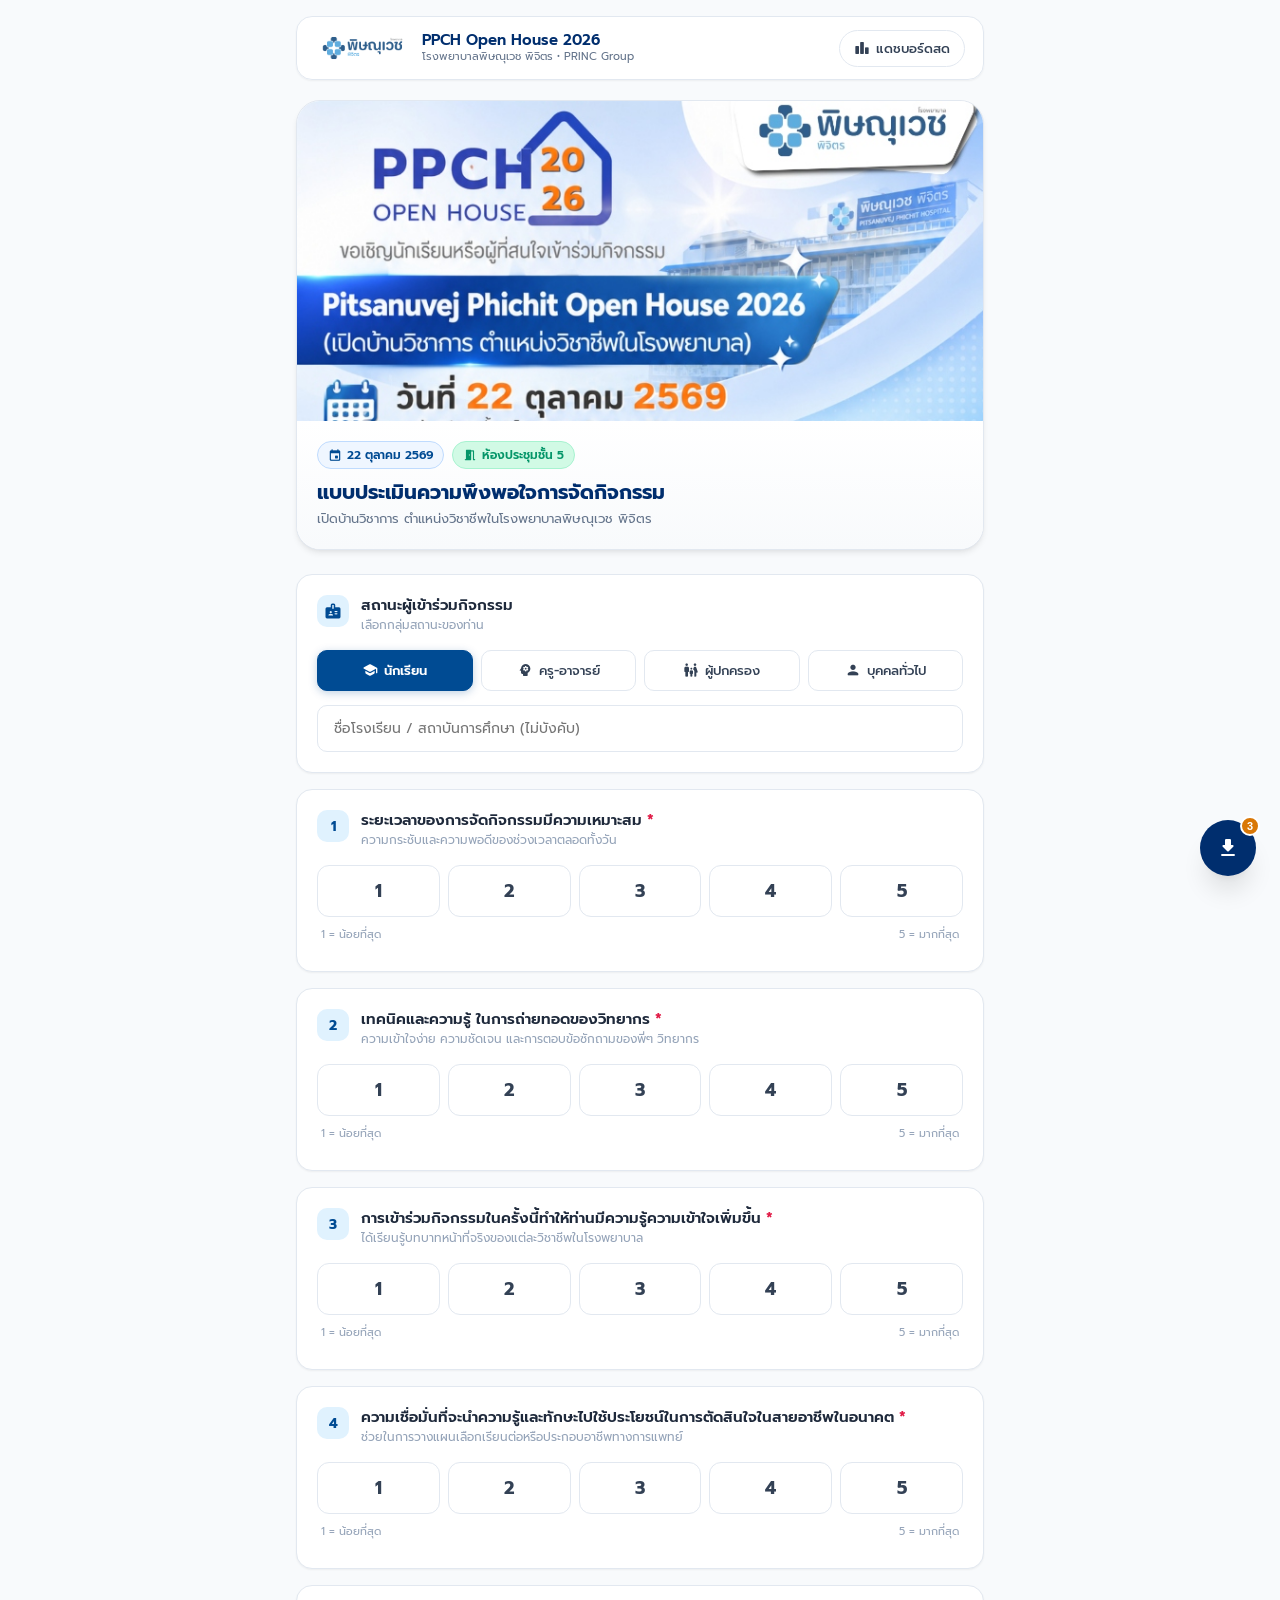
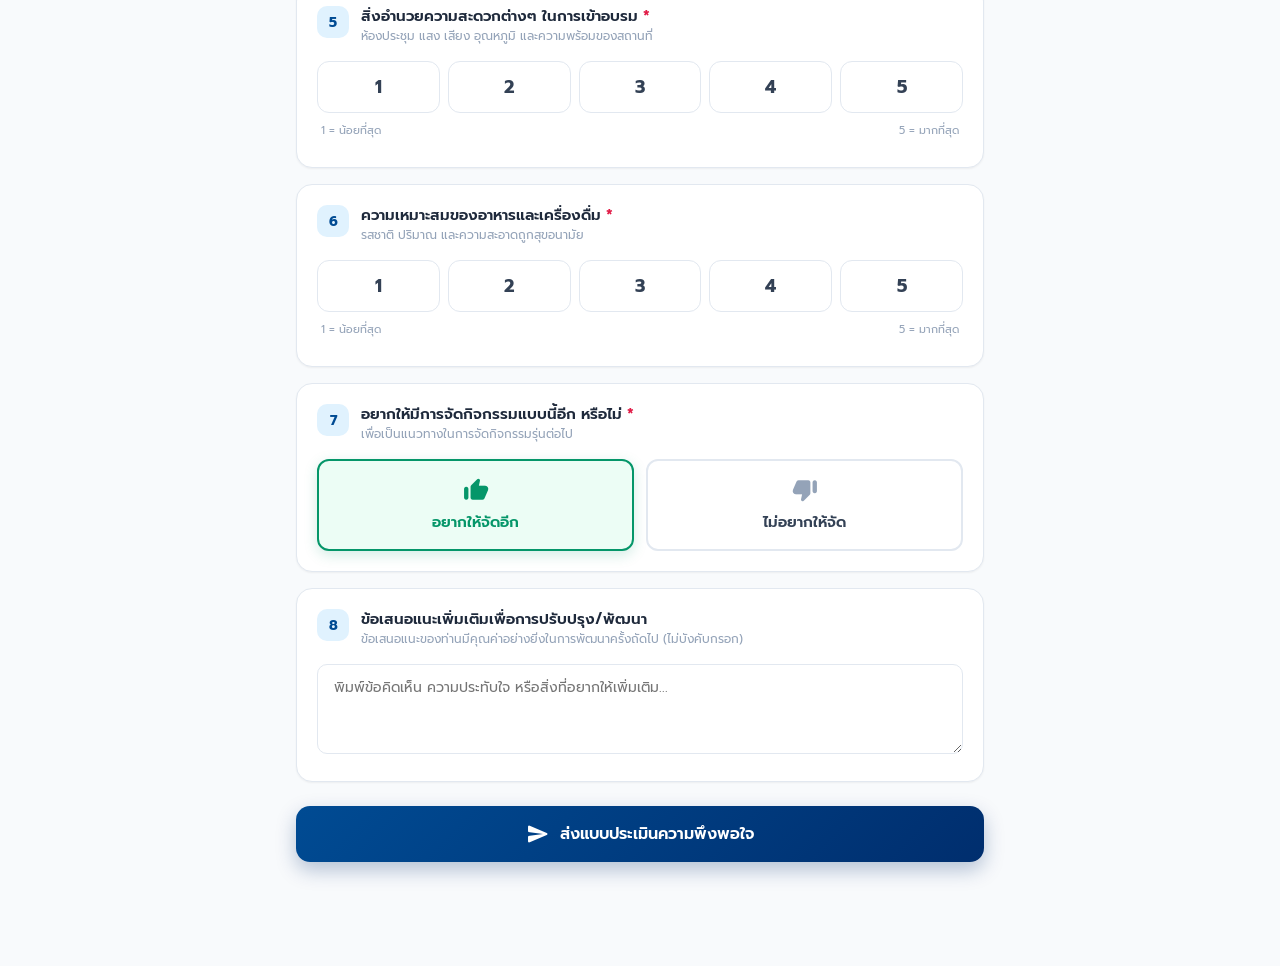
==== index.html @ 67b1f175 "feat: PPCH Open House 2026 satisfaction evaluation web app" ====
<!DOCTYPE html>
<html lang="th">
<head>
  <meta charset="UTF-8">
  <meta name="viewport" content="width=device-width, initial-scale=1.0, maximum-scale=1.0, user-scalable=no">
  <title>แบบประเมินความพึงพอใจ | PPCH Open House 2026</title>
  
  <!-- Hospital Typography & Icons -->
  <link rel="preconnect" href="https://fonts.googleapis.com">
  <link rel="preconnect" href="https://fonts.gstatic.com" crossorigin>
  <link href="https://fonts.googleapis.com/css2?family=Prompt:wght@300;400;500;600;700&display=swap" rel="stylesheet">
  <link href="https://fonts.googleapis.com/icon?family=Material+Icons+Round" rel="stylesheet">

  <link rel="stylesheet" href="css/style.css">
</head>
<body>

  <!-- Floating Toast Notification -->
  <div id="toast" class="toast-msg">
    <span class="material-icons-round" style="font-size:18px;">info</span>
    <span id="toastText">แจ้งเตือน</span>
  </div>

  <div class="app-container" id="appRoot">

    <!-- Top Sticky Navigation Bar -->
    <header class="top-nav">
      <div class="brand-wrapper">
        <img src="assets/logo.png" alt="PPCH Logo" class="brand-logo" onerror="this.style.display='none'">
        <div class="brand-info">
          <h1>PPCH Open House 2026</h1>
          <p>โรงพยาบาลพิษณุเวช พิจิตร • PRINC Group</p>
        </div>
      </div>
      <div class="nav-actions">
        <button id="viewSwitchBtn" class="btn-icon-nav" title="สลับมุมมอง">
          <span class="material-icons-round" style="font-size:16px;">leaderboard</span>
          <span id="viewSwitchText">แดชบอร์ดสด</span>
        </button>
      </div>
    </header>

    <!-- ==================== PARTICIPANT EVALUATION FORM ==================== -->
    <main id="participantFormView">

      <!-- Hero Poster Card -->
      <section class="hero-card">
        <img src="assets/poster_openhouse_2026.jpg" alt="PPCH Open House 2026 Poster" class="hero-banner-img">
        <div class="hero-content">
          <div class="hero-tag-row">
            <span class="badge-event-date">
              <span class="material-icons-round" style="font-size:14px;">event</span>
              22 ตุลาคม 2569
            </span>
            <span class="badge-event-loc">
              <span class="material-icons-round" style="font-size:14px;">meeting_room</span>
              ห้องประชุมชั้น 5
            </span>
          </div>
          <h2 class="hero-title">แบบประเมินความพึงพอใจการจัดกิจกรรม</h2>
          <p class="hero-subtitle">เปิดบ้านวิชาการ ตำแหน่งวิชาชีพในโรงพยาบาลพิษณุเวช พิจิตร</p>
        </div>
      </section>

      <!-- Survey Form -->
      <form id="evaluationForm" autocomplete="off">

        <!-- Card: ข้อมูลผู้ประเมิน (ไม่บังคับ) -->
        <div class="form-card">
          <div class="card-header-clean">
            <div class="q-badge">
              <span class="material-icons-round" style="font-size:18px;">badge</span>
            </div>
            <div>
              <div class="q-title">สถานะผู้เข้าร่วมกิจกรรม</div>
              <p style="font-size:12px; color:var(--ppch-slate-400);">เลือกกลุ่มสถานะของท่าน</p>
            </div>
          </div>
          <div class="pill-grid" id="attendeeTypeGroup">
            <div class="pill-option active" data-value="นักเรียน">
              <span class="material-icons-round" style="font-size:16px;">school</span>
              นักเรียน
            </div>
            <div class="pill-option" data-value="ครู-อาจารย์">
              <span class="material-icons-round" style="font-size:16px;">psychology</span>
              ครู-อาจารย์
            </div>
            <div class="pill-option" data-value="ผู้ปกครอง">
              <span class="material-icons-round" style="font-size:16px;">family_restroom</span>
              ผู้ปกครอง
            </div>
            <div class="pill-option" data-value="บุคคลทั่วไป">
              <span class="material-icons-round" style="font-size:16px;">person</span>
              บุคคลทั่วไป
            </div>
          </div>
          <input type="hidden" name="attendee_type" id="attendeeTypeInput" value="นักเรียน">

          <div style="margin-top: 14px;">
            <input type="text" name="school_name" id="schoolNameInput" class="input-clean" placeholder="ชื่อโรงเรียน / สถาบันการศึกษา (ไม่บังคับ)">
          </div>
        </div>

        <!-- ข้อ 1. ระยะเวลาของการจัดกิจกรรมมีความเหมาะสม -->
        <div class="form-card" id="card_score_time">
          <div class="card-header-clean">
            <div class="q-badge">1</div>
            <div>
              <div class="q-title">ระยะเวลาของการจัดกิจกรรมมีความเหมาะสม <span class="q-required">*</span></div>
              <p style="font-size:12px; color:var(--ppch-slate-400);">ความกระชับและความพอดีของช่วงเวลาตลอดทั้งวัน</p>
            </div>
          </div>
          <div class="rating-scale-container">
            <div class="rating-buttons-row" data-field="score_time">
              <button type="button" class="rating-btn" data-val="1"><span class="score-num">1</span></button>
              <button type="button" class="rating-btn" data-val="2"><span class="score-num">2</span></button>
              <button type="button" class="rating-btn" data-val="3"><span class="score-num">3</span></button>
              <button type="button" class="rating-btn" data-val="4"><span class="score-num">4</span></button>
              <button type="button" class="rating-btn" data-val="5"><span class="score-num">5</span></button>
            </div>
            <div class="scale-hint-row">
              <span>1 = น้อยที่สุด</span>
              <span class="scale-status-badge" id="badge_score_time" style="opacity:0;">ยังไม่ได้เลือก</span>
              <span>5 = มากที่สุด</span>
            </div>
            <input type="hidden" name="score_time" id="input_score_time" value="">
          </div>
        </div>

        <!-- ข้อ 2. เทคนิคและความรู้ ในการถ่ายทอดของวิทยากร -->
        <div class="form-card" id="card_score_speakers">
          <div class="card-header-clean">
            <div class="q-badge">2</div>
            <div>
              <div class="q-title">เทคนิคและความรู้ ในการถ่ายทอดของวิทยากร <span class="q-required">*</span></div>
              <p style="font-size:12px; color:var(--ppch-slate-400);">ความเข้าใจง่าย ความชัดเจน และการตอบข้อซักถามของพี่ๆ วิทยากร</p>
            </div>
          </div>
          <div class="rating-scale-container">
            <div class="rating-buttons-row" data-field="score_speakers">
              <button type="button" class="rating-btn" data-val="1"><span class="score-num">1</span></button>
              <button type="button" class="rating-btn" data-val="2"><span class="score-num">2</span></button>
              <button type="button" class="rating-btn" data-val="3"><span class="score-num">3</span></button>
              <button type="button" class="rating-btn" data-val="4"><span class="score-num">4</span></button>
              <button type="button" class="rating-btn" data-val="5"><span class="score-num">5</span></button>
            </div>
            <div class="scale-hint-row">
              <span>1 = น้อยที่สุด</span>
              <span class="scale-status-badge" id="badge_score_speakers" style="opacity:0;">ยังไม่ได้เลือก</span>
              <span>5 = มากที่สุด</span>
            </div>
            <input type="hidden" name="score_speakers" id="input_score_speakers" value="">
          </div>
        </div>

        <!-- ข้อ 3. การเข้าร่วมกิจกรรมในครั้งนี้ทำให้ท่านมีความรู้ความเข้าใจเพิ่มขึ้น -->
        <div class="form-card" id="card_score_knowledge">
          <div class="card-header-clean">
            <div class="q-badge">3</div>
            <div>
              <div class="q-title">การเข้าร่วมกิจกรรมในครั้งนี้ทำให้ท่านมีความรู้ความเข้าใจเพิ่มขึ้น <span class="q-required">*</span></div>
              <p style="font-size:12px; color:var(--ppch-slate-400);">ได้เรียนรู้บทบาทหน้าที่จริงของแต่ละวิชาชีพในโรงพยาบาล</p>
            </div>
          </div>
          <div class="rating-scale-container">
            <div class="rating-buttons-row" data-field="score_knowledge">
              <button type="button" class="rating-btn" data-val="1"><span class="score-num">1</span></button>
              <button type="button" class="rating-btn" data-val="2"><span class="score-num">2</span></button>
              <button type="button" class="rating-btn" data-val="3"><span class="score-num">3</span></button>
              <button type="button" class="rating-btn" data-val="4"><span class="score-num">4</span></button>
              <button type="button" class="rating-btn" data-val="5"><span class="score-num">5</span></button>
            </div>
            <div class="scale-hint-row">
              <span>1 = น้อยที่สุด</span>
              <span class="scale-status-badge" id="badge_score_knowledge" style="opacity:0;">ยังไม่ได้เลือก</span>
              <span>5 = มากที่สุด</span>
            </div>
            <input type="hidden" name="score_knowledge" id="input_score_knowledge" value="">
          </div>
        </div>

        <!-- ข้อ 4. ความเชื่อมั่นที่จะนำความรู้และทักษะไปใช้ประโยชน์ในการตัดสินใจในสายอาชีพในอนาคต -->
        <div class="form-card" id="card_score_career">
          <div class="card-header-clean">
            <div class="q-badge">4</div>
            <div>
              <div class="q-title">ความเชื่อมั่นที่จะนำความรู้และทักษะไปใช้ประโยชน์ในการตัดสินใจในสายอาชีพในอนาคต <span class="q-required">*</span></div>
              <p style="font-size:12px; color:var(--ppch-slate-400);">ช่วยในการวางแผนเลือกเรียนต่อหรือประกอบอาชีพทางการแพทย์</p>
            </div>
          </div>
          <div class="rating-scale-container">
            <div class="rating-buttons-row" data-field="score_career">
              <button type="button" class="rating-btn" data-val="1"><span class="score-num">1</span></button>
              <button type="button" class="rating-btn" data-val="2"><span class="score-num">2</span></button>
              <button type="button" class="rating-btn" data-val="3"><span class="score-num">3</span></button>
              <button type="button" class="rating-btn" data-val="4"><span class="score-num">4</span></button>
              <button type="button" class="rating-btn" data-val="5"><span class="score-num">5</span></button>
            </div>
            <div class="scale-hint-row">
              <span>1 = น้อยที่สุด</span>
              <span class="scale-status-badge" id="badge_score_career" style="opacity:0;">ยังไม่ได้เลือก</span>
              <span>5 = มากที่สุด</span>
            </div>
            <input type="hidden" name="score_career" id="input_score_career" value="">
          </div>
        </div>

        <!-- ข้อ 5. สิ่งอำนวยความสะดวกต่างๆในการเข้าอบรม -->
        <div class="form-card" id="card_score_facilities">
          <div class="card-header-clean">
            <div class="q-badge">5</div>
            <div>
              <div class="q-title">สิ่งอำนวยความสะดวกต่างๆ ในการเข้าอบรม <span class="q-required">*</span></div>
              <p style="font-size:12px; color:var(--ppch-slate-400);">ห้องประชุม แสง เสียง อุณหภูมิ และความพร้อมของสถานที่</p>
            </div>
          </div>
          <div class="rating-scale-container">
            <div class="rating-buttons-row" data-field="score_facilities">
              <button type="button" class="rating-btn" data-val="1"><span class="score-num">1</span></button>
              <button type="button" class="rating-btn" data-val="2"><span class="score-num">2</span></button>
              <button type="button" class="rating-btn" data-val="3"><span class="score-num">3</span></button>
              <button type="button" class="rating-btn" data-val="4"><span class="score-num">4</span></button>
              <button type="button" class="rating-btn" data-val="5"><span class="score-num">5</span></button>
            </div>
            <div class="scale-hint-row">
              <span>1 = น้อยที่สุด</span>
              <span class="scale-status-badge" id="badge_score_facilities" style="opacity:0;">ยังไม่ได้เลือก</span>
              <span>5 = มากที่สุด</span>
            </div>
            <input type="hidden" name="score_facilities" id="input_score_facilities" value="">
          </div>
        </div>

        <!-- ข้อ 6. ความเหมาะสมของอาหารและเครื่องดื่ม -->
        <div class="form-card" id="card_score_food">
          <div class="card-header-clean">
            <div class="q-badge">6</div>
            <div>
              <div class="q-title">ความเหมาะสมของอาหารและเครื่องดื่ม <span class="q-required">*</span></div>
              <p style="font-size:12px; color:var(--ppch-slate-400);">รสชาติ ปริมาณ และความสะอาดถูกสุขอนามัย</p>
            </div>
          </div>
          <div class="rating-scale-container">
            <div class="rating-buttons-row" data-field="score_food">
              <button type="button" class="rating-btn" data-val="1"><span class="score-num">1</span></button>
              <button type="button" class="rating-btn" data-val="2"><span class="score-num">2</span></button>
              <button type="button" class="rating-btn" data-val="3"><span class="score-num">3</span></button>
              <button type="button" class="rating-btn" data-val="4"><span class="score-num">4</span></button>
              <button type="button" class="rating-btn" data-val="5"><span class="score-num">5</span></button>
            </div>
            <div class="scale-hint-row">
              <span>1 = น้อยที่สุด</span>
              <span class="scale-status-badge" id="badge_score_food" style="opacity:0;">ยังไม่ได้เลือก</span>
              <span>5 = มากที่สุด</span>
            </div>
            <input type="hidden" name="score_food" id="input_score_food" value="">
          </div>
        </div>

        <!-- ข้อ 7. อยากให้มีการจัดกิจกรรมแบบนี้อีก หรือไม่ -->
        <div class="form-card" id="card_want_again">
          <div class="card-header-clean">
            <div class="q-badge">7</div>
            <div>
              <div class="q-title">อยากให้มีการจัดกิจกรรมแบบนี้อีก หรือไม่ <span class="q-required">*</span></div>
              <p style="font-size:12px; color:var(--ppch-slate-400);">เพื่อเป็นแนวทางในการจัดกิจกรรมรุ่นต่อไป</p>
            </div>
          </div>
          <div class="choice-grid-binary">
            <button type="button" class="choice-btn selected-yes" id="btnWantYes" data-val="อยาก">
              <span class="material-icons-round choice-icon" style="color:var(--ppch-emerald);">thumb_up</span>
              <span class="choice-label">อยากให้จัดอีก</span>
            </button>
            <button type="button" class="choice-btn" id="btnWantNo" data-val="ไม่อยาก">
              <span class="material-icons-round choice-icon" style="color:var(--ppch-slate-400);">thumb_down</span>
              <span class="choice-label">ไม่อยากให้จัด</span>
            </button>
          </div>
          <input type="hidden" name="want_again" id="input_want_again" value="อยาก">
        </div>

        <!-- ข้อ 8. ข้อเสนอแนะเพิ่มเติมเพื่อการปรับปรุง/พัฒนา -->
        <div class="form-card">
          <div class="card-header-clean">
            <div class="q-badge">8</div>
            <div>
              <div class="q-title">ข้อเสนอแนะเพิ่มเติมเพื่อการปรับปรุง/พัฒนา</div>
              <p style="font-size:12px; color:var(--ppch-slate-400);">ข้อเสนอแนะของท่านมีคุณค่าอย่างยิ่งในการพัฒนาครั้งถัดไป (ไม่บังคับกรอก)</p>
            </div>
          </div>
          <textarea name="suggestions" id="input_suggestions" class="textarea-clean" placeholder="พิมพ์ข้อคิดเห็น ความประทับใจ หรือสิ่งที่อยากให้เพิ่มเติม..."></textarea>
        </div>

        <!-- Submit Button -->
        <div class="submit-container">
          <button type="submit" id="submitBtn" class="btn-submit-main">
            <span class="material-icons-round">send</span>
            <span>ส่งแบบประเมินความพึงพอใจ</span>
          </button>
        </div>

      </form>

      <!-- Success Celebration Card -->
      <section id="successCard" class="success-card">
        <div class="success-icon-wrap">
          <span class="material-icons-round" style="font-size:42px;">check</span>
        </div>
        <h2 class="success-title">บันทึกข้อมูลเรียบร้อยแล้วค่ะ!</h2>
        <p class="success-desc">
          ขอขอบพระคุณทุกท่านที่ได้มาร่วมเป็นส่วนหนึ่งของกิจกรรม <strong>PPCH Open House 2026</strong> ทุกข้อคิดเห็นและคะแนนของท่านช่วยพัฒนาโรงพยาบาลพิษณุเวช พิจิตร ให้ดียิ่งขึ้นค่ะ
        </p>
        <div>
          <button type="button" id="btnResetForm" class="btn-reset-form">
            <span class="material-icons-round">replay</span>
            <span>ทำแบบประเมินสำหรับท่านถัดไป</span>
          </button>
        </div>
      </section>

    </main>

    <!-- ==================== ORGANIZER LIVE DASHBOARD ==================== -->
    <main id="dashboardView" class="dashboard-view">

      <div class="dashboard-header">
        <div class="dashboard-title">
          <h2>📊 รายงานผลการประเมินแบบเรียลไทม์</h2>
          <p>PPCH Open House 2026 • ผลคะแนนสดจากห้องประชุมชั้น 5</p>
        </div>
        <div style="display:flex; align-items:center; gap:8px;">
          <button id="refreshDataBtn" class="btn-icon-nav" title="รีเฟรชข้อมูล">
            <span class="material-icons-round" style="font-size:16px;">refresh</span>
            <span>รีเฟรช</span>
          </button>
        </div>
      </div>

      <!-- Realtime KPI Metric Cards -->
      <div class="kpi-grid">
        <div class="kpi-card accent-navy">
          <div class="kpi-label">ผู้ส่งแบบประเมินทั้งหมด</div>
          <div>
            <span class="kpi-value" id="kpiTotalResponses">0</span>
            <span class="kpi-unit">ท่าน</span>
          </div>
        </div>

        <div class="kpi-card accent-sky">
          <div class="kpi-label">คะแนนเฉลี่ยรวม</div>
          <div>
            <span class="kpi-value" id="kpiGrandAvg">0.00</span>
            <span class="kpi-unit">/ 5.00</span>
          </div>
        </div>

        <div class="kpi-card accent-emerald">
          <div class="kpi-label">ร้อยละความพึงพอใจ</div>
          <div>
            <span class="kpi-value" id="kpiGrandPct">0.0</span>
            <span class="kpi-unit">%</span>
          </div>
        </div>

        <div class="kpi-card accent-amber">
          <div class="kpi-label">อยากให้จัดกิจกรรมอีก</div>
          <div>
            <span class="kpi-value" id="kpiWantAgainPct">0.0</span>
            <span class="kpi-unit">%</span>
          </div>
        </div>
      </div>

      <!-- Dimension Breakdown -->
      <div class="breakdown-card">
        <div class="breakdown-header">
          <div class="breakdown-title">ผลคะแนนแยกตามหัวข้อ (เต็ม 5.00)</div>
          <span style="font-size:12px; color:var(--ppch-slate-400);">เกณฑ์เป้าหมาย ≥ 4.00</span>
        </div>

        <!-- ข้อ 1 -->
        <div class="dimension-item">
          <div class="dimension-label-row">
            <span>1. ระยะเวลาของการจัดกิจกรรมมีความเหมาะสม</span>
            <span class="dimension-score-val" id="score_dim_time">0.00 / 5.00</span>
          </div>
          <div class="progress-track">
            <div class="progress-fill" id="bar_dim_time" style="width: 0%;"></div>
          </div>
        </div>

        <!-- ข้อ 2 -->
        <div class="dimension-item">
          <div class="dimension-label-row">
            <span>2. เทคนิคและความรู้ ในการถ่ายทอดของวิทยากร</span>
            <span class="dimension-score-val" id="score_dim_speakers">0.00 / 5.00</span>
          </div>
          <div class="progress-track">
            <div class="progress-fill" id="bar_dim_speakers" style="width: 0%;"></div>
          </div>
        </div>

        <!-- ข้อ 3 -->
        <div class="dimension-item">
          <div class="dimension-label-row">
            <span>3. ความรู้ความเข้าใจเพิ่มขึ้น</span>
            <span class="dimension-score-val" id="score_dim_knowledge">0.00 / 5.00</span>
          </div>
          <div class="progress-track">
            <div class="progress-fill" id="bar_dim_knowledge" style="width: 0%;"></div>
          </div>
        </div>

        <!-- ข้อ 4 -->
        <div class="dimension-item">
          <div class="dimension-label-row">
            <span>4. ความเชื่อมั่นในการตัดสินใจสายอาชีพ</span>
            <span class="dimension-score-val" id="score_dim_career">0.00 / 5.00</span>
          </div>
          <div class="progress-track">
            <div class="progress-fill" id="bar_dim_career" style="width: 0%;"></div>
          </div>
        </div>

        <!-- ข้อ 5 -->
        <div class="dimension-item">
          <div class="dimension-label-row">
            <span>5. สิ่งอำนวยความสะดวกต่างๆ ในการเข้าอบรม</span>
            <span class="dimension-score-val" id="score_dim_facilities">0.00 / 5.00</span>
          </div>
          <div class="progress-track">
            <div class="progress-fill" id="bar_dim_facilities" style="width: 0%;"></div>
          </div>
        </div>

        <!-- ข้อ 6 -->
        <div class="dimension-item">
          <div class="dimension-label-row">
            <span>6. ความเหมาะสมของอาหารและเครื่องดื่ม</span>
            <span class="dimension-score-val" id="score_dim_food">0.00 / 5.00</span>
          </div>
          <div class="progress-track">
            <div class="progress-fill" id="bar_dim_food" style="width: 0%;"></div>
          </div>
        </div>

      </div>

      <!-- Single-Row Streamlined Filter Toolbar (Rule 3) -->
      <div class="streamlined-toolbar">
        <input type="text" id="feedbackSearchInput" class="filter-input" placeholder="🔍 ค้นหาข้อเสนอแนะหรือสถาบัน...">
        <select id="attendeeFilterSelect" class="filter-select">
          <option value="all">ทุกกลุ่มผู้ประเมิน</option>
          <option value="นักเรียน">นักเรียน</option>
          <option value="ครู-อาจารย์">ครู-อาจารย์</option>
          <option value="ผู้ปกครอง">ผู้ปกครอง</option>
          <option value="บุคคลทั่วไป">บุคคลทั่วไป</option>
        </select>
        <select id="wantFilterSelect" class="filter-select">
          <option value="all">ความต้องการจัดอีก (ทั้งหมด)</option>
          <option value="อยาก">อยากให้จัดอีก</option>
          <option value="ไม่อยาก">ไม่อยากให้จัดอีก</option>
        </select>
      </div>

      <!-- Realtime Suggestions / Feedback Feed -->
      <div class="feedback-card">
        <div class="breakdown-header">
          <div class="breakdown-title">💬 ข้อเสนอแนะและความประทับใจล่าสุด</div>
          <span id="feedbackCountBadge" style="font-size:12px; color:var(--ppch-slate-400);">0 รายการ</span>
        </div>
        <div class="feedback-list" id="feedbackListContainer">
          <div style="text-align:center; padding:24px; color:var(--ppch-slate-400); font-size:13px;">
            ยังไม่มีข้อเสนอแนะเพิ่มเติมในขณะนี้ค่ะ
          </div>
        </div>
      </div>

    </main>

  </div>

  <!-- ==================== FLOATING SPEED DIAL (Rule 3) ==================== -->
  <div class="speed-dial-container" id="speedDialContainer">
    <button type="button" class="speed-dial-main-btn" id="speedDialBtn" title="เครื่องมือจัดการ">
      <span class="material-icons-round" style="font-size:24px;">file_download</span>
      <span class="speed-dial-badge">3</span>
    </button>
    <div class="speed-dial-tray" id="speedDialTray">
      <button type="button" class="speed-dial-action-item" id="btnExportCsv">
        <span class="material-icons-round" style="color:var(--ppch-emerald);">table_view</span>
        <span>ส่งออก Excel / CSV (UTF-8 BOM)</span>
      </button>
      <button type="button" class="speed-dial-action-item" id="btnPrintReport">
        <span class="material-icons-round" style="color:var(--ppch-sky);">print</span>
        <span>พิมพ์รายงานสรุปผล A4</span>
      </button>
      <button type="button" class="speed-dial-action-item" id="btnOpenSqlModal">
        <span class="material-icons-round" style="color:var(--ppch-navy);">storage</span>
        <span>คำสั่งสร้างฐานข้อมูล Supabase SQL</span>
      </button>
    </div>
  </div>

  <!-- ==================== MODAL: SUPABASE SQL SCRIPT ==================== -->
  <div class="modal-overlay" id="sqlModal">
    <div class="modal-box">
      <div class="modal-header">
        <div style="font-weight:700; color:var(--ppch-navy); font-size:16px;">
          🗄️ คำสั่ง SQL สำหรับ Supabase
        </div>
        <button type="button" class="modal-close-btn" id="btnCloseSqlModal">✕</button>
      </div>
      <p style="font-size:13px; color:var(--ppch-slate-600); margin-bottom:12px;">
        คัดลอกโค้ด SQL ด้านล่างนี้ไปวางใน <strong>Supabase SQL Editor</strong> (โปรเจกต์ <code>jauxlzjmhtnncrwrloyr</code>) แล้วกด <strong>Run</strong> เพื่อเปิดใช้งานตารางพร้อมรองรับการกดส่งพร้อมกันทันทีค่ะ:
      </p>
      <pre class="code-snippet-box" id="sqlSnippet">CREATE TABLE IF NOT EXISTS public.ppch_openhouse_evaluations (
    id UUID DEFAULT gen_random_uuid() PRIMARY KEY,
    event_name TEXT DEFAULT 'PPCH Open House 2026',
    event_date DATE DEFAULT '2026-10-22',
    attendee_type TEXT DEFAULT 'นักเรียน',
    school_name TEXT DEFAULT '',
    score_time SMALLINT NOT NULL CHECK (score_time BETWEEN 1 AND 5),
    score_speakers SMALLINT NOT NULL CHECK (score_speakers BETWEEN 1 AND 5),
    score_knowledge SMALLINT NOT NULL CHECK (score_knowledge BETWEEN 1 AND 5),
    score_career SMALLINT NOT NULL CHECK (score_career BETWEEN 1 AND 5),
    score_facilities SMALLINT NOT NULL CHECK (score_facilities BETWEEN 1 AND 5),
    score_food SMALLINT NOT NULL CHECK (score_food BETWEEN 1 AND 5),
    want_again TEXT NOT NULL CHECK (want_again IN ('อยาก', 'ไม่อยาก')),
    suggestions TEXT DEFAULT '',
    created_at TIMESTAMPTZ DEFAULT NOW(),
    sheet_synced BOOLEAN DEFAULT FALSE,
    sheet_synced_at TIMESTAMPTZ
);

ALTER TABLE public.ppch_openhouse_evaluations ENABLE ROW LEVEL SECURITY;

CREATE POLICY "Allow public insert evaluations" 
    ON public.ppch_openhouse_evaluations FOR INSERT 
    WITH CHECK (true);

CREATE POLICY "Allow public select evaluations" 
    ON public.ppch_openhouse_evaluations FOR SELECT 
    USING (true);</pre>
      <div style="margin-top:16px; text-align:right;">
        <button type="button" class="btn-icon-nav" id="btnCopySql" style="background:var(--ppch-blue); color:#fff; border:none; padding:8px 16px;">
          <span class="material-icons-round" style="font-size:16px;">content_copy</span>
          <span>คัดลอก SQL</span>
        </button>
      </div>
    </div>
  </div>

  <!-- Scripts -->
  <script src="js/supabase-client.js"></script>
  <script src="js/app.js"></script>
</body>
</html>
---- css/style.css ----
/* ==============================================================================
   PPCH Open House 2026 - Satisfaction Evaluation Web App Stylesheet
   Designed for Hospital Elegance, Tactile Mobile UX & Strict Design Guidelines
   ============================================================================== */

:root {
  --ppch-navy: #002e6e;
  --ppch-blue: #004b93;
  --ppch-blue-light: #e0f2fe;
  --ppch-sky: #0284c7;
  --ppch-cyan: #06b6d4;
  --ppch-emerald: #059669;
  --ppch-emerald-light: #d1fae5;
  --ppch-amber: #d97706;
  --ppch-rose: #e11d48;
  --ppch-slate-50: #f8fafc;
  --ppch-slate-100: #f1f5f9;
  --ppch-slate-200: #e2e8f0;
  --ppch-slate-300: #cbd5e1;
  --ppch-slate-400: #94a3b8;
  --ppch-slate-500: #64748b;
  --ppch-slate-700: #334155;
  --ppch-slate-800: #1e293b;
  --ppch-slate-900: #0f172a;

  --shadow-sm: 0 1px 2px 0 rgb(0 0 0 / 0.05);
  --shadow-md: 0 4px 6px -1px rgb(0 0 0 / 0.08), 0 2px 4px -2px rgb(0 0 0 / 0.05);
  --shadow-lg: 0 10px 15px -3px rgb(0 0 0 / 0.08), 0 4px 6px -4px rgb(0 0 0 / 0.04);
  --shadow-xl: 0 20px 25px -5px rgb(0 0 0 / 0.1), 0 8px 10px -6px rgb(0 0 0 / 0.06);

  --radius-md: 12px;
  --radius-lg: 16px;
  --radius-xl: 24px;
}

*, *::before, *::after {
  box-sizing: border-box;
  margin: 0;
  padding: 0;
}

body {
  font-family: 'Prompt', -apple-system, BlinkMacSystemFont, 'Segoe UI', Roboto, sans-serif;
  background-color: var(--ppch-slate-50);
  color: var(--ppch-slate-800);
  line-height: 1.5;
  -webkit-font-smoothing: antialiased;
  -webkit-tap-highlight-color: transparent;
  min-height: 100vh;
}

/* ==================== APP CONTAINER & TOP NAVIGATION ==================== */
.app-container {
  max-width: 720px;
  margin: 0 auto;
  padding: 16px 16px 80px 16px;
}

.widescreen-mode {
  max-width: 1200px;
}

/* Top Navigation Bar */
.top-nav {
  display: flex;
  align-items: center;
  justify-content: space-between;
  padding: 12px 18px;
  background: rgba(255, 255, 255, 0.95);
  backdrop-filter: blur(12px);
  border-radius: var(--radius-lg);
  border: 1px solid var(--ppch-slate-200);
  box-shadow: var(--shadow-sm);
  margin-bottom: 20px;
  position: sticky;
  top: 12px;
  z-index: 50;
}

.brand-wrapper {
  display: flex;
  align-items: center;
  gap: 12px;
}

.brand-logo {
  height: 38px;
  width: auto;
  object-fit: contain;
}

.brand-info h1 {
  font-size: 15px;
  font-weight: 600;
  color: var(--ppch-navy);
  line-height: 1.2;
}

.brand-info p {
  font-size: 11px;
  color: var(--ppch-slate-500);
}

.nav-actions {
  display: flex;
  align-items: center;
  gap: 8px;
}

.btn-icon-nav {
  display: inline-flex;
  align-items: center;
  gap: 6px;
  padding: 8px 14px;
  border-radius: 999px;
  border: 1px solid var(--ppch-slate-200);
  background: #ffffff;
  color: var(--ppch-slate-700);
  font-size: 13px;
  font-family: inherit;
  font-weight: 500;
  cursor: pointer;
  transition: all 0.2s cubic-bezier(0.4, 0, 0.2, 1);
}

.btn-icon-nav:hover {
  background: var(--ppch-blue-light);
  border-color: var(--ppch-sky);
  color: var(--ppch-blue);
}

.btn-icon-nav.active {
  background: var(--ppch-blue);
  color: #ffffff;
  border-color: var(--ppch-blue);
}

/* ==================== HERO POSTER CARD ==================== */
.hero-card {
  background: #ffffff;
  border-radius: var(--radius-xl);
  overflow: hidden;
  border: 1px solid var(--ppch-slate-200);
  box-shadow: var(--shadow-md);
  margin-bottom: 24px;
  position: relative;
}

.hero-banner-img {
  width: 100%;
  max-height: 320px;
  object-fit: cover;
  object-position: center top;
  display: block;
}

.hero-content {
  padding: 20px;
  background: linear-gradient(180deg, #ffffff 0%, #f8fafc 100%);
}

.hero-tag-row {
  display: flex;
  align-items: center;
  gap: 8px;
  margin-bottom: 10px;
  flex-wrap: wrap;
}

.badge-event-date {
  display: inline-flex;
  align-items: center;
  gap: 5px;
  background: #eff6ff;
  color: var(--ppch-blue);
  font-size: 12px;
  font-weight: 600;
  padding: 4px 10px;
  border-radius: 999px;
  border: 1px solid #bfdbfe;
}

.badge-event-loc {
  display: inline-flex;
  align-items: center;
  gap: 5px;
  background: var(--ppch-emerald-light);
  color: var(--ppch-emerald);
  font-size: 12px;
  font-weight: 600;
  padding: 4px 10px;
  border-radius: 999px;
  border: 1px solid #a7f3d0;
}

.hero-title {
  font-size: 20px;
  font-weight: 700;
  color: var(--ppch-navy);
  margin-bottom: 4px;
  line-height: 1.3;
}

.hero-subtitle {
  font-size: 13px;
  color: var(--ppch-slate-500);
}

/* ==================== FORM SECTION CARDS ==================== */
.form-card {
  background: #ffffff;
  border-radius: var(--radius-lg);
  padding: 20px;
  margin-bottom: 16px;
  border: 1px solid var(--ppch-slate-200);
  box-shadow: var(--shadow-sm);
  transition: transform 0.15s ease, border-color 0.15s ease;
}

.form-card:hover {
  border-color: #cbd5e1;
}

.form-card.highlighted {
  border-color: var(--ppch-sky);
  box-shadow: 0 0 0 3px rgba(2, 132, 199, 0.12);
}

.card-header-clean {
  display: flex;
  align-items: flex-start;
  gap: 12px;
  margin-bottom: 16px;
}

.q-badge {
  flex-shrink: 0;
  width: 32px;
  height: 32px;
  border-radius: 10px;
  background: var(--ppch-blue-light);
  color: var(--ppch-blue);
  font-weight: 700;
  font-size: 14px;
  display: flex;
  align-items: center;
  justify-content: center;
}

.q-title {
  font-size: 15px;
  font-weight: 600;
  color: var(--ppch-slate-800);
  line-height: 1.4;
}

.q-required {
  color: var(--ppch-rose);
  font-weight: bold;
}

/* Attendee Selector Pills */
.pill-grid {
  display: grid;
  grid-template-columns: repeat(2, 1fr);
  gap: 8px;
}

@media (min-width: 600px) {
  .pill-grid {
    grid-template-columns: repeat(4, 1fr);
  }
}

.pill-option {
  display: flex;
  align-items: center;
  justify-content: center;
  gap: 6px;
  padding: 10px 14px;
  border-radius: 10px;
  border: 1.5px solid var(--ppch-slate-200);
  background: #ffffff;
  font-size: 13px;
  font-weight: 500;
  color: var(--ppch-slate-700);
  cursor: pointer;
  transition: all 0.15s ease;
  user-select: none;
}

.pill-option:hover {
  border-color: var(--ppch-sky);
  background: var(--ppch-slate-50);
}

.pill-option.active {
  background: var(--ppch-blue);
  border-color: var(--ppch-blue);
  color: #ffffff;
  font-weight: 600;
  box-shadow: 0 2px 8px rgba(0, 75, 147, 0.25);
}

.input-clean {
  width: 100%;
  padding: 12px 16px;
  border-radius: 10px;
  border: 1.5px solid var(--ppch-slate-200);
  font-family: inherit;
  font-size: 14px;
  color: var(--ppch-slate-800);
  background: #ffffff;
  transition: border-color 0.15s ease, box-shadow 0.15s ease;
}

.input-clean:focus {
  outline: none;
  border-color: var(--ppch-sky);
  box-shadow: 0 0 0 3px rgba(2, 132, 199, 0.15);
}

/* ==================== TACTILE 5-POINT RATING CONTROL ==================== */
.rating-scale-container {
  display: flex;
  flex-direction: column;
  gap: 10px;
}

.rating-buttons-row {
  display: grid;
  grid-template-columns: repeat(5, 1fr);
  gap: 8px;
}

.rating-btn {
  height: 52px;
  border-radius: 12px;
  border: 1.5px solid var(--ppch-slate-200);
  background: #ffffff;
  display: flex;
  flex-direction: column;
  align-items: center;
  justify-content: center;
  font-family: inherit;
  cursor: pointer;
  position: relative;
  transition: all 0.18s cubic-bezier(0.4, 0, 0.2, 1);
  touch-action: manipulation;
}

.rating-btn .score-num {
  font-size: 18px;
  font-weight: 700;
  color: var(--ppch-slate-700);
  line-height: 1;
}

.rating-btn:hover {
  border-color: var(--ppch-sky);
  background: var(--ppch-slate-50);
  transform: translateY(-1px);
}

.rating-btn:active {
  transform: scale(0.96);
}

/* Selected state for rating buttons */
.rating-btn.active {
  border-color: var(--ppch-blue);
  background: linear-gradient(135deg, var(--ppch-blue) 0%, var(--ppch-navy) 100%);
  box-shadow: 0 4px 12px rgba(0, 75, 147, 0.28);
  transform: translateY(-2px);
}

.rating-btn.active .score-num {
  color: #ffffff;
}

.scale-hint-row {
  display: flex;
  justify-content: space-between;
  font-size: 11px;
  color: var(--ppch-slate-400);
  padding: 0 4px;
}

.scale-status-badge {
  align-self: center;
  font-size: 12px;
  font-weight: 600;
  color: var(--ppch-blue);
  background: var(--ppch-blue-light);
  padding: 2px 10px;
  border-radius: 999px;
  display: inline-flex;
  align-items: center;
  gap: 4px;
  min-height: 24px;
  transition: opacity 0.2s ease;
}

/* ==================== YES/NO CHOICE CARDS ==================== */
.choice-grid-binary {
  display: grid;
  grid-template-columns: repeat(2, 1fr);
  gap: 12px;
}

.choice-btn {
  padding: 16px;
  border-radius: 12px;
  border: 2px solid var(--ppch-slate-200);
  background: #ffffff;
  display: flex;
  flex-direction: column;
  align-items: center;
  justify-content: center;
  gap: 8px;
  cursor: pointer;
  font-family: inherit;
  transition: all 0.2s ease;
}

.choice-btn .choice-icon {
  font-size: 26px;
}

.choice-btn .choice-label {
  font-size: 15px;
  font-weight: 600;
  color: var(--ppch-slate-700);
}

.choice-btn:hover {
  border-color: var(--ppch-sky);
  background: var(--ppch-slate-50);
}

.choice-btn.selected-yes {
  border-color: var(--ppch-emerald);
  background: #ecfdf5;
  box-shadow: 0 4px 14px rgba(5, 150, 105, 0.18);
}

.choice-btn.selected-yes .choice-label {
  color: var(--ppch-emerald);
}

.choice-btn.selected-no {
  border-color: var(--ppch-slate-400);
  background: #f8fafc;
  box-shadow: 0 4px 14px rgba(100, 116, 139, 0.12);
}

.choice-btn.selected-no .choice-label {
  color: var(--ppch-slate-600);
}

/* Textarea styling */
.textarea-clean {
  width: 100%;
  min-height: 90px;
  padding: 12px 16px;
  border-radius: 10px;
  border: 1.5px solid var(--ppch-slate-200);
  font-family: inherit;
  font-size: 14px;
  color: var(--ppch-slate-800);
  background: #ffffff;
  resize: vertical;
  line-height: 1.5;
  transition: border-color 0.15s ease, box-shadow 0.15s ease;
}

.textarea-clean:focus {
  outline: none;
  border-color: var(--ppch-sky);
  box-shadow: 0 0 0 3px rgba(2, 132, 199, 0.15);
}

/* ==================== SUBMIT CTA BUTTON ==================== */
.submit-container {
  margin-top: 24px;
  margin-bottom: 24px;
}

.btn-submit-main {
  width: 100%;
  height: 56px;
  border-radius: 14px;
  border: none;
  background: linear-gradient(135deg, var(--ppch-blue) 0%, var(--ppch-navy) 100%);
  color: #ffffff;
  font-family: inherit;
  font-size: 16px;
  font-weight: 600;
  display: flex;
  align-items: center;
  justify-content: center;
  gap: 10px;
  cursor: pointer;
  box-shadow: 0 8px 20px rgba(0, 46, 110, 0.28);
  transition: all 0.2s cubic-bezier(0.4, 0, 0.2, 1);
  position: relative;
  overflow: hidden;
}

.btn-submit-main:hover {
  transform: translateY(-2px);
  box-shadow: 0 12px 24px rgba(0, 46, 110, 0.35);
}

.btn-submit-main:active {
  transform: translateY(0) scale(0.98);
}

.btn-submit-main:disabled {
  opacity: 0.6;
  cursor: not-allowed;
  transform: none;
}

/* ==================== SUCCESS CELEBRATION CARD ==================== */
.success-card {
  display: none;
  background: #ffffff;
  border-radius: var(--radius-xl);
  padding: 36px 24px;
  text-align: center;
  border: 1px solid var(--ppch-slate-200);
  box-shadow: var(--shadow-lg);
  margin-top: 20px;
  animation: fadeInScale 0.35s ease forwards;
}

@keyframes fadeInScale {
  from {
    opacity: 0;
    transform: scale(0.95);
  }
  to {
    opacity: 1;
    transform: scale(1);
  }
}

.success-icon-wrap {
  width: 72px;
  height: 72px;
  border-radius: 50%;
  background: var(--ppch-emerald-light);
  color: var(--ppch-emerald);
  display: inline-flex;
  align-items: center;
  justify-content: center;
  font-size: 38px;
  margin-bottom: 16px;
  box-shadow: 0 8px 16px rgba(5, 150, 105, 0.2);
}

.success-title {
  font-size: 22px;
  font-weight: 700;
  color: var(--ppch-navy);
  margin-bottom: 8px;
}

.success-desc {
  font-size: 14px;
  color: var(--ppch-slate-600);
  max-width: 440px;
  margin: 0 auto 24px auto;
}

.btn-reset-form {
  display: inline-flex;
  align-items: center;
  gap: 8px;
  padding: 12px 24px;
  border-radius: 12px;
  border: 1.5px solid var(--ppch-slate-200);
  background: #ffffff;
  color: var(--ppch-slate-700);
  font-family: inherit;
  font-size: 14px;
  font-weight: 600;
  cursor: pointer;
  transition: all 0.2s ease;
}

.btn-reset-form:hover {
  background: var(--ppch-slate-50);
  border-color: var(--ppch-sky);
  color: var(--ppch-blue);
}

/* ==================== ORGANIZER LIVE DASHBOARD ==================== */
.dashboard-view {
  display: none;
}

.dashboard-header {
  display: flex;
  align-items: center;
  justify-content: space-between;
  margin-bottom: 20px;
  flex-wrap: wrap;
  gap: 12px;
}

.dashboard-title h2 {
  font-size: 20px;
  font-weight: 700;
  color: var(--ppch-navy);
}

.dashboard-title p {
  font-size: 13px;
  color: var(--ppch-slate-500);
}

.kpi-grid {
  display: grid;
  grid-template-columns: repeat(2, 1fr);
  gap: 12px;
  margin-bottom: 24px;
}

@media (min-width: 768px) {
  .kpi-grid {
    grid-template-columns: repeat(4, 1fr);
  }
}

.kpi-card {
  background: #ffffff;
  border-radius: var(--radius-lg);
  padding: 18px;
  border: 1px solid var(--ppch-slate-200);
  box-shadow: var(--shadow-sm);
  display: flex;
  flex-direction: column;
  justify-content: space-between;
}

.kpi-card.accent-navy { border-top: 4px solid var(--ppch-navy); }
.kpi-card.accent-sky { border-top: 4px solid var(--ppch-sky); }
.kpi-card.accent-emerald { border-top: 4px solid var(--ppch-emerald); }
.kpi-card.accent-amber { border-top: 4px solid var(--ppch-amber); }

.kpi-label {
  font-size: 12px;
  font-weight: 600;
  color: var(--ppch-slate-500);
  margin-bottom: 8px;
}

.kpi-value {
  font-size: 28px;
  font-weight: 700;
  color: var(--ppch-slate-800);
  line-height: 1.1;
}

.kpi-unit {
  font-size: 14px;
  font-weight: 500;
  color: var(--ppch-slate-400);
  margin-left: 4px;
}

/* Dimension Breakdown Bars */
.breakdown-card {
  background: #ffffff;
  border-radius: var(--radius-lg);
  padding: 24px;
  border: 1px solid var(--ppch-slate-200);
  box-shadow: var(--shadow-sm);
  margin-bottom: 24px;
}

.breakdown-header {
  display: flex;
  align-items: center;
  justify-content: space-between;
  margin-bottom: 20px;
}

.breakdown-title {
  font-size: 16px;
  font-weight: 700;
  color: var(--ppch-navy);
}

.dimension-item {
  margin-bottom: 18px;
}

.dimension-item:last-child {
  margin-bottom: 0;
}

.dimension-label-row {
  display: flex;
  justify-content: space-between;
  font-size: 13px;
  font-weight: 600;
  color: var(--ppch-slate-700);
  margin-bottom: 6px;
}

.dimension-score-val {
  color: var(--ppch-blue);
  font-weight: 700;
}

.progress-track {
  height: 10px;
  background: var(--ppch-slate-100);
  border-radius: 999px;
  overflow: hidden;
  position: relative;
}

.progress-fill {
  height: 100%;
  border-radius: 999px;
  background: linear-gradient(90deg, var(--ppch-sky) 0%, var(--ppch-blue) 100%);
  transition: width 0.6s cubic-bezier(0.4, 0, 0.2, 1);
}

/* Feedback Feed */
.feedback-card {
  background: #ffffff;
  border-radius: var(--radius-lg);
  padding: 24px;
  border: 1px solid var(--ppch-slate-200);
  box-shadow: var(--shadow-sm);
  margin-bottom: 24px;
}

.feedback-list {
  display: flex;
  flex-direction: column;
  gap: 12px;
}

.feedback-bubble {
  padding: 14px 16px;
  border-radius: 12px;
  background: var(--ppch-slate-50);
  border: 1px solid var(--ppch-slate-200);
  font-size: 13px;
  color: var(--ppch-slate-700);
  line-height: 1.5;
}

.feedback-meta {
  display: flex;
  align-items: center;
  gap: 8px;
  margin-bottom: 6px;
  font-size: 11px;
  font-weight: 600;
  color: var(--ppch-slate-400);
}

.feedback-badge {
  background: var(--ppch-blue-light);
  color: var(--ppch-blue);
  padding: 2px 8px;
  border-radius: 999px;
}

/* ==================== SINGLE-ROW STREAMLINED TOOLBAR ==================== */
/* Rule 3 in GEMINI.md: Single-row flex-wrap nowrap */
.streamlined-toolbar {
  display: flex;
  align-items: center;
  gap: 10px;
  margin-bottom: 16px;
  flex-wrap: nowrap;
  overflow-x: auto;
  padding-bottom: 6px;
  -webkit-overflow-scrolling: touch;
}

.filter-input {
  flex: 1;
  min-width: 180px;
  height: 40px;
  padding: 8px 14px;
  border-radius: 999px;
  border: 1px solid var(--ppch-slate-200);
  font-family: inherit;
  font-size: 13px;
  background: #ffffff;
}

.filter-select {
  height: 40px;
  padding: 8px 14px;
  border-radius: 999px;
  border: 1px solid var(--ppch-slate-200);
  font-family: inherit;
  font-size: 13px;
  background: #ffffff;
  color: var(--ppch-slate-700);
}

/* ==================== SPEED DIAL FAB (Rule 3) ==================== */
.speed-dial-container {
  position: fixed;
  bottom: 24px;
  right: 24px;
  z-index: 90;
  display: flex;
  flex-direction: column-reverse;
  align-items: flex-end;
  gap: 10px;
}

.speed-dial-main-btn {
  width: 56px;
  height: 56px;
  border-radius: 50%;
  background: var(--ppch-navy);
  color: #ffffff;
  border: none;
  box-shadow: var(--shadow-xl);
  display: flex;
  align-items: center;
  justify-content: center;
  cursor: pointer;
  position: relative;
  transition: transform 0.2s ease, background 0.2s ease;
}

.speed-dial-main-btn:hover {
  transform: scale(1.06);
  background: var(--ppch-blue);
}

.speed-dial-badge {
  position: absolute;
  top: -4px;
  right: -4px;
  background: var(--ppch-amber);
  color: #ffffff;
  font-size: 11px;
  font-weight: 700;
  width: 20px;
  height: 20px;
  border-radius: 50%;
  display: flex;
  align-items: center;
  justify-content: center;
  border: 2px solid #ffffff;
}

.speed-dial-tray {
  display: none;
  flex-direction: column;
  gap: 8px;
  align-items: flex-end;
  animation: slideUpFade 0.2s ease forwards;
}

.speed-dial-tray.open {
  display: flex;
}

@keyframes slideUpFade {
  from {
    opacity: 0;
    transform: translateY(10px);
  }
  to {
    opacity: 1;
    transform: translateY(0);
  }
}

.speed-dial-action-item {
  display: flex;
  align-items: center;
  gap: 8px;
  background: #ffffff;
  padding: 8px 14px;
  border-radius: 999px;
  border: 1px solid var(--ppch-slate-200);
  box-shadow: var(--shadow-md);
  font-size: 13px;
  font-weight: 500;
  color: var(--ppch-slate-700);
  cursor: pointer;
  transition: all 0.15s ease;
  white-space: nowrap;
}

.speed-dial-action-item:hover {
  background: var(--ppch-blue-light);
  color: var(--ppch-blue);
  border-color: var(--ppch-sky);
}

/* Modal Styling */
.modal-overlay {
  display: none;
  position: fixed;
  inset: 0;
  background: rgba(15, 23, 42, 0.6);
  backdrop-filter: blur(4px);
  z-index: 100;
  align-items: center;
  justify-content: center;
  padding: 16px;
}

.modal-overlay.open {
  display: flex;
}

.modal-box {
  background: #ffffff;
  border-radius: var(--radius-xl);
  max-width: 580px;
  width: 100%;
  padding: 24px;
  box-shadow: var(--shadow-xl);
  position: relative;
  max-height: 85vh;
  overflow-y: auto;
}

.modal-header {
  display: flex;
  align-items: center;
  justify-content: space-between;
  margin-bottom: 16px;
}

.modal-close-btn {
  background: transparent;
  border: none;
  font-size: 20px;
  cursor: pointer;
  color: var(--ppch-slate-400);
}

.code-snippet-box {
  background: var(--ppch-slate-900);
  color: #38bdf8;
  padding: 16px;
  border-radius: 12px;
  font-family: monospace;
  font-size: 12px;
  line-height: 1.5;
  overflow-x: auto;
  white-space: pre;
}

/* Toast alert notification */
.toast-msg {
  position: fixed;
  top: 24px;
  left: 50%;
  transform: translateX(-50%);
  background: rgba(15, 23, 42, 0.95);
  color: #ffffff;
  padding: 12px 24px;
  border-radius: 999px;
  font-size: 13px;
  font-weight: 500;
  box-shadow: var(--shadow-xl);
  z-index: 200;
  display: none;
  align-items: center;
  gap: 8px;
}
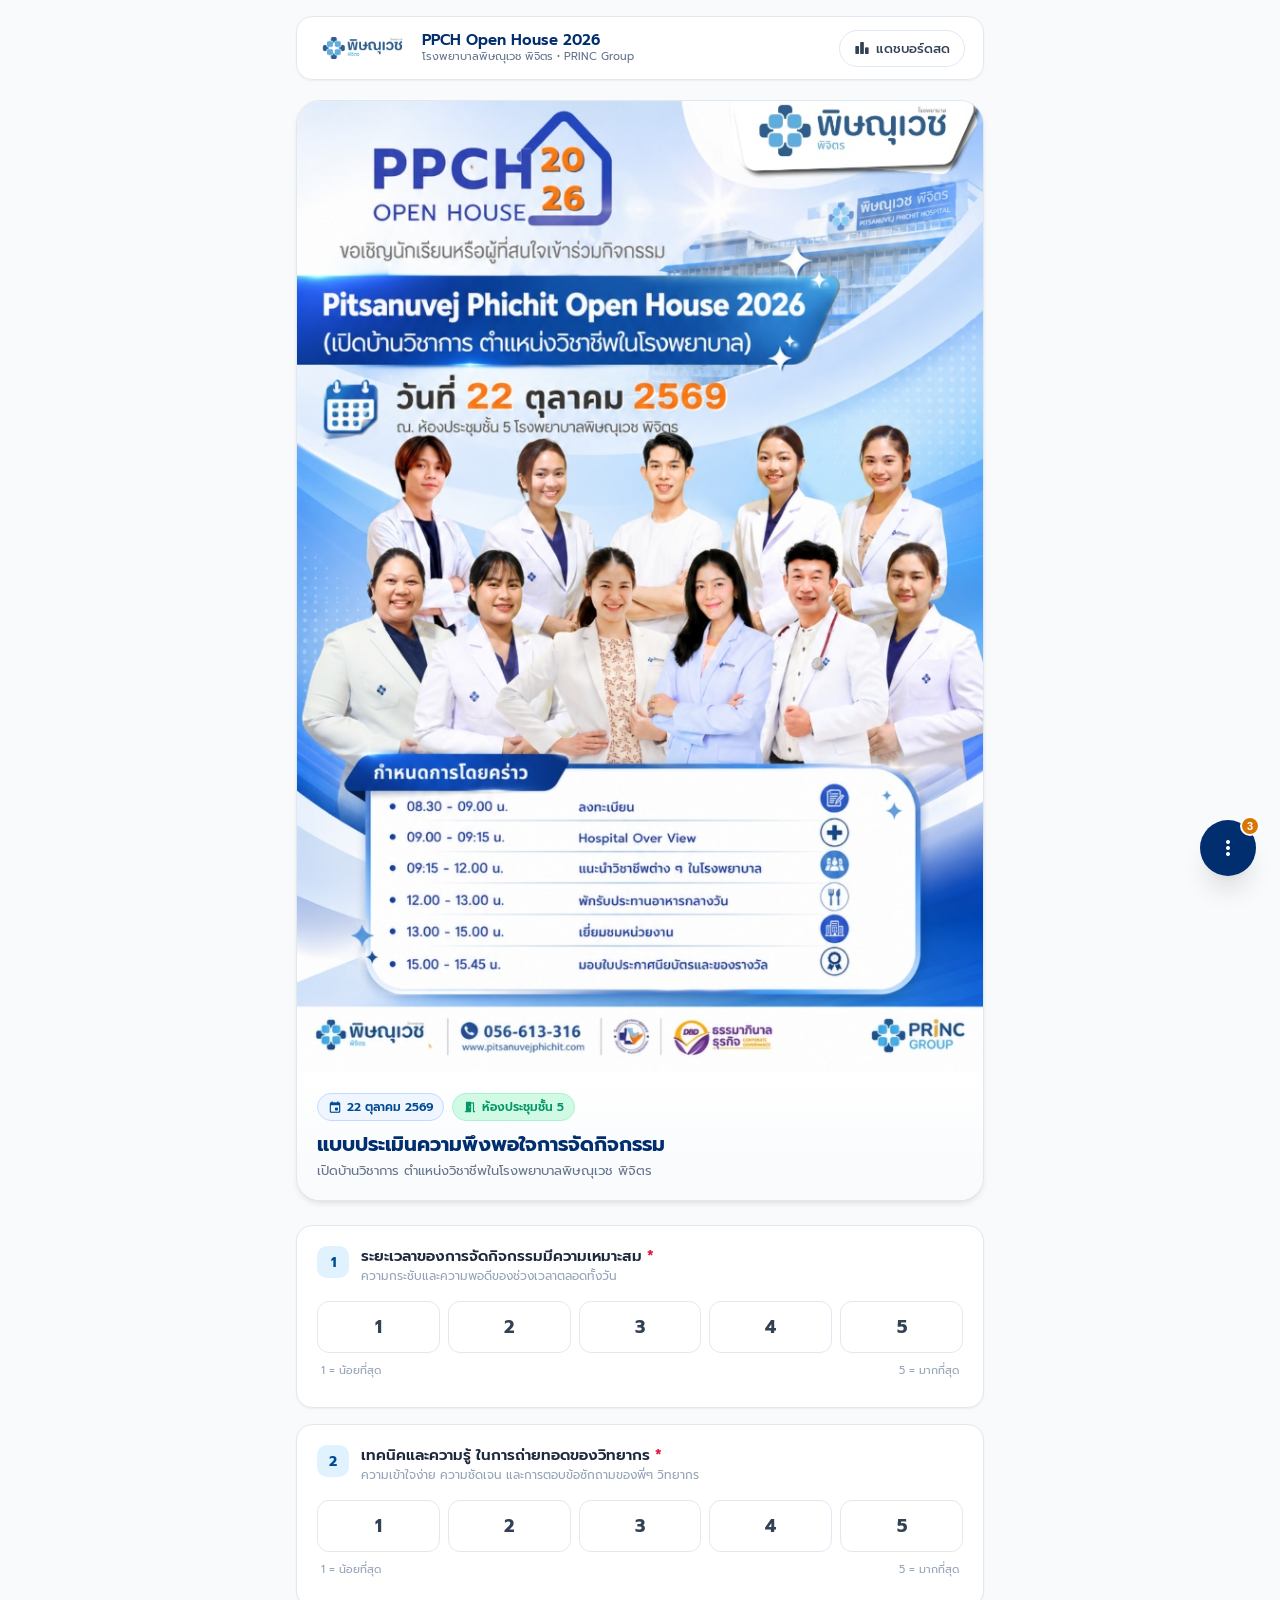
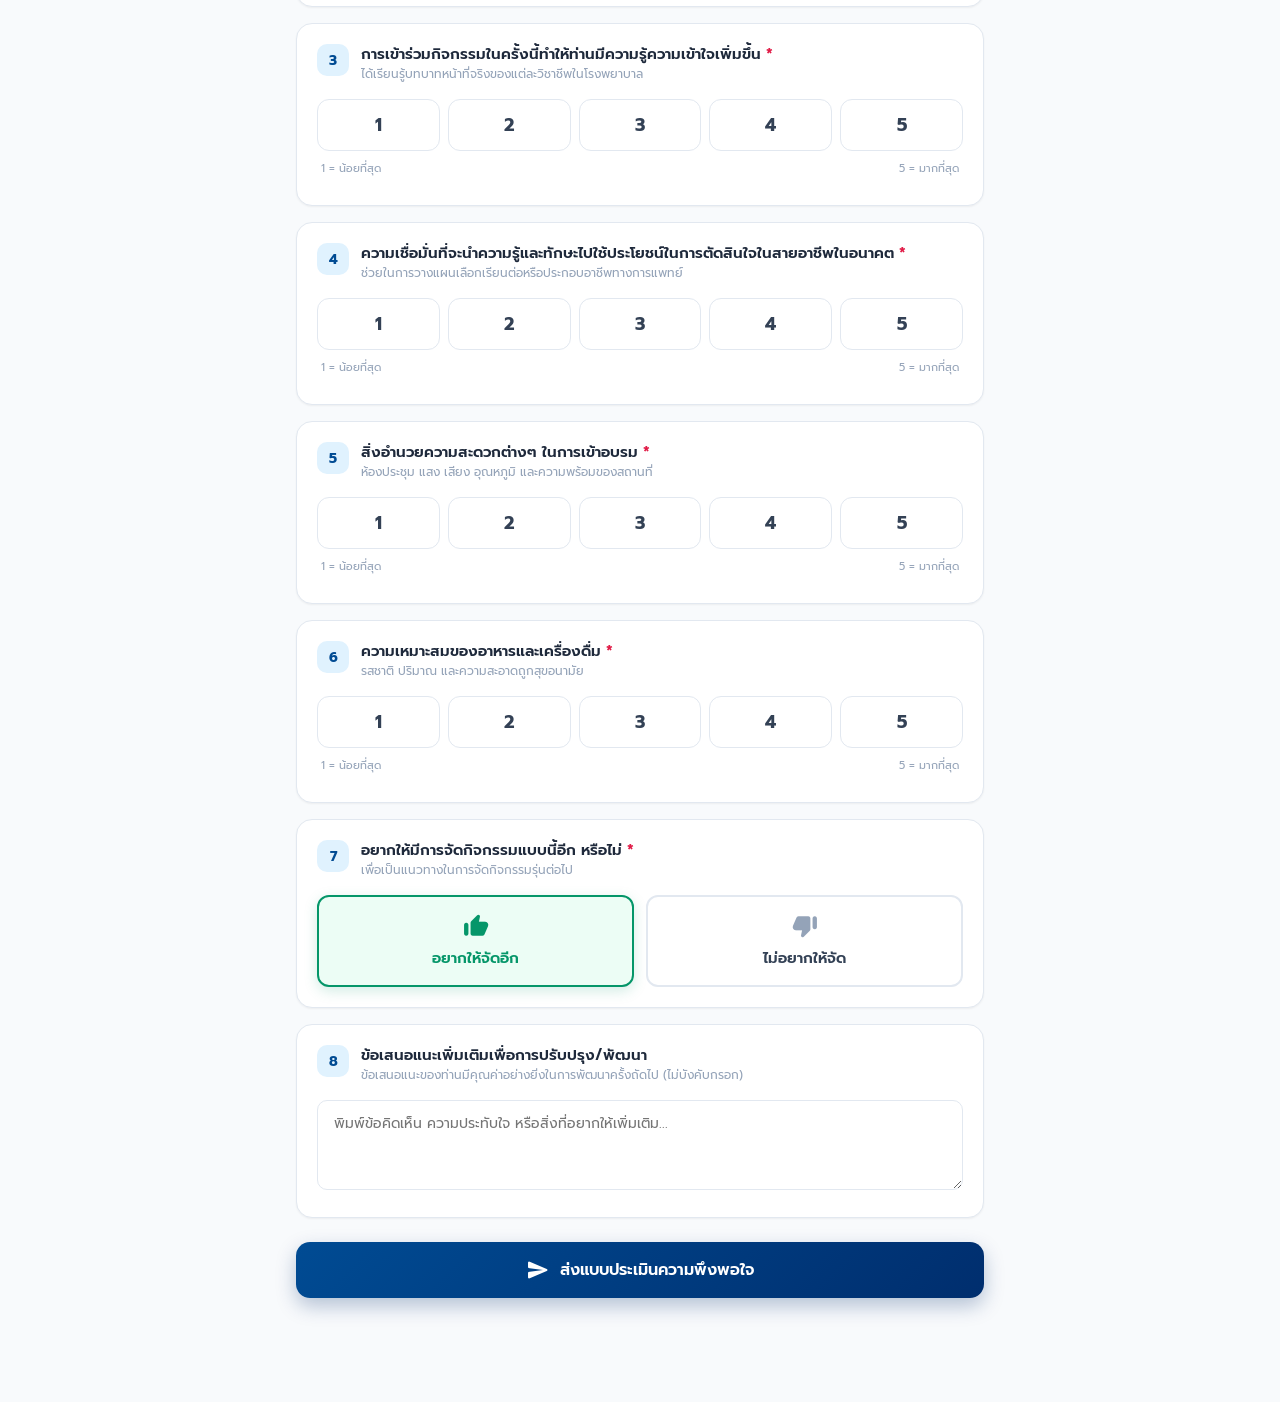
==== commit e2b5ab3f: "fix: uncrop poster, remove attendee status and connect directly to Google Sheets" ====
--- a/index.html
+++ b/index.html
@@ -65,42 +65,6 @@
       <!-- Survey Form -->
       <form id="evaluationForm" autocomplete="off">
 
-        <!-- Card: ข้อมูลผู้ประเมิน (ไม่บังคับ) -->
-        <div class="form-card">
-          <div class="card-header-clean">
-            <div class="q-badge">
-              <span class="material-icons-round" style="font-size:18px;">badge</span>
-            </div>
-            <div>
-              <div class="q-title">สถานะผู้เข้าร่วมกิจกรรม</div>
-              <p style="font-size:12px; color:var(--ppch-slate-400);">เลือกกลุ่มสถานะของท่าน</p>
-            </div>
-          </div>
-          <div class="pill-grid" id="attendeeTypeGroup">
-            <div class="pill-option active" data-value="นักเรียน">
-              <span class="material-icons-round" style="font-size:16px;">school</span>
-              นักเรียน
-            </div>
-            <div class="pill-option" data-value="ครู-อาจารย์">
-              <span class="material-icons-round" style="font-size:16px;">psychology</span>
-              ครู-อาจารย์
-            </div>
-            <div class="pill-option" data-value="ผู้ปกครอง">
-              <span class="material-icons-round" style="font-size:16px;">family_restroom</span>
-              ผู้ปกครอง
-            </div>
-            <div class="pill-option" data-value="บุคคลทั่วไป">
-              <span class="material-icons-round" style="font-size:16px;">person</span>
-              บุคคลทั่วไป
-            </div>
-          </div>
-          <input type="hidden" name="attendee_type" id="attendeeTypeInput" value="นักเรียน">
-
-          <div style="margin-top: 14px;">
-            <input type="text" name="school_name" id="schoolNameInput" class="input-clean" placeholder="ชื่อโรงเรียน / สถาบันการศึกษา (ไม่บังคับ)">
-          </div>
-        </div>
-
         <!-- ข้อ 1. ระยะเวลาของการจัดกิจกรรมมีความเหมาะสม -->
         <div class="form-card" id="card_score_time">
           <div class="card-header-clean">
@@ -448,14 +412,7 @@
 
       <!-- Single-Row Streamlined Filter Toolbar (Rule 3) -->
       <div class="streamlined-toolbar">
-        <input type="text" id="feedbackSearchInput" class="filter-input" placeholder="🔍 ค้นหาข้อเสนอแนะหรือสถาบัน...">
-        <select id="attendeeFilterSelect" class="filter-select">
-          <option value="all">ทุกกลุ่มผู้ประเมิน</option>
-          <option value="นักเรียน">นักเรียน</option>
-          <option value="ครู-อาจารย์">ครู-อาจารย์</option>
-          <option value="ผู้ปกครอง">ผู้ปกครอง</option>
-          <option value="บุคคลทั่วไป">บุคคลทั่วไป</option>
-        </select>
+        <input type="text" id="feedbackSearchInput" class="filter-input" placeholder="🔍 ค้นหาข้อเสนอแนะ...">
         <select id="wantFilterSelect" class="filter-select">
           <option value="all">ความต้องการจัดอีก (ทั้งหมด)</option>
           <option value="อยาก">อยากให้จัดอีก</option>
@@ -483,71 +440,22 @@
   <!-- ==================== FLOATING SPEED DIAL (Rule 3) ==================== -->
   <div class="speed-dial-container" id="speedDialContainer">
     <button type="button" class="speed-dial-main-btn" id="speedDialBtn" title="เครื่องมือจัดการ">
-      <span class="material-icons-round" style="font-size:24px;">file_download</span>
+      <span class="material-icons-round" style="font-size:24px;">more_vert</span>
       <span class="speed-dial-badge">3</span>
     </button>
     <div class="speed-dial-tray" id="speedDialTray">
+      <button type="button" class="speed-dial-action-item" id="btnOpenSheet">
+        <span class="material-icons-round" style="color:var(--ppch-emerald);">open_in_new</span>
+        <span>เปิดดู Google Sheet ผลประเมิน</span>
+      </button>
       <button type="button" class="speed-dial-action-item" id="btnExportCsv">
-        <span class="material-icons-round" style="color:var(--ppch-emerald);">table_view</span>
+        <span class="material-icons-round" style="color:var(--ppch-blue);">table_view</span>
         <span>ส่งออก Excel / CSV (UTF-8 BOM)</span>
       </button>
       <button type="button" class="speed-dial-action-item" id="btnPrintReport">
         <span class="material-icons-round" style="color:var(--ppch-sky);">print</span>
         <span>พิมพ์รายงานสรุปผล A4</span>
       </button>
-      <button type="button" class="speed-dial-action-item" id="btnOpenSqlModal">
-        <span class="material-icons-round" style="color:var(--ppch-navy);">storage</span>
-        <span>คำสั่งสร้างฐานข้อมูล Supabase SQL</span>
-      </button>
-    </div>
-  </div>
-
-  <!-- ==================== MODAL: SUPABASE SQL SCRIPT ==================== -->
-  <div class="modal-overlay" id="sqlModal">
-    <div class="modal-box">
-      <div class="modal-header">
-        <div style="font-weight:700; color:var(--ppch-navy); font-size:16px;">
-          🗄️ คำสั่ง SQL สำหรับ Supabase
-        </div>
-        <button type="button" class="modal-close-btn" id="btnCloseSqlModal">✕</button>
-      </div>
-      <p style="font-size:13px; color:var(--ppch-slate-600); margin-bottom:12px;">
-        คัดลอกโค้ด SQL ด้านล่างนี้ไปวางใน <strong>Supabase SQL Editor</strong> (โปรเจกต์ <code>jauxlzjmhtnncrwrloyr</code>) แล้วกด <strong>Run</strong> เพื่อเปิดใช้งานตารางพร้อมรองรับการกดส่งพร้อมกันทันทีค่ะ:
-      </p>
-      <pre class="code-snippet-box" id="sqlSnippet">CREATE TABLE IF NOT EXISTS public.ppch_openhouse_evaluations (
-    id UUID DEFAULT gen_random_uuid() PRIMARY KEY,
-    event_name TEXT DEFAULT 'PPCH Open House 2026',
-    event_date DATE DEFAULT '2026-10-22',
-    attendee_type TEXT DEFAULT 'นักเรียน',
-    school_name TEXT DEFAULT '',
-    score_time SMALLINT NOT NULL CHECK (score_time BETWEEN 1 AND 5),
-    score_speakers SMALLINT NOT NULL CHECK (score_speakers BETWEEN 1 AND 5),
-    score_knowledge SMALLINT NOT NULL CHECK (score_knowledge BETWEEN 1 AND 5),
-    score_career SMALLINT NOT NULL CHECK (score_career BETWEEN 1 AND 5),
-    score_facilities SMALLINT NOT NULL CHECK (score_facilities BETWEEN 1 AND 5),
-    score_food SMALLINT NOT NULL CHECK (score_food BETWEEN 1 AND 5),
-    want_again TEXT NOT NULL CHECK (want_again IN ('อยาก', 'ไม่อยาก')),
-    suggestions TEXT DEFAULT '',
-    created_at TIMESTAMPTZ DEFAULT NOW(),
-    sheet_synced BOOLEAN DEFAULT FALSE,
-    sheet_synced_at TIMESTAMPTZ
-);
-
-ALTER TABLE public.ppch_openhouse_evaluations ENABLE ROW LEVEL SECURITY;
-
-CREATE POLICY "Allow public insert evaluations" 
-    ON public.ppch_openhouse_evaluations FOR INSERT 
-    WITH CHECK (true);
-
-CREATE POLICY "Allow public select evaluations" 
-    ON public.ppch_openhouse_evaluations FOR SELECT 
-    USING (true);</pre>
-      <div style="margin-top:16px; text-align:right;">
-        <button type="button" class="btn-icon-nav" id="btnCopySql" style="background:var(--ppch-blue); color:#fff; border:none; padding:8px 16px;">
-          <span class="material-icons-round" style="font-size:16px;">content_copy</span>
-          <span>คัดลอก SQL</span>
-        </button>
-      </div>
     </div>
   </div>
 
--- a/css/style.css
+++ b/css/style.css
@@ -148,9 +148,9 @@
 
 .hero-banner-img {
   width: 100%;
-  max-height: 320px;
-  object-fit: cover;
-  object-position: center top;
+  height: auto;
+  max-height: none;
+  object-fit: contain;
   display: block;
 }
 
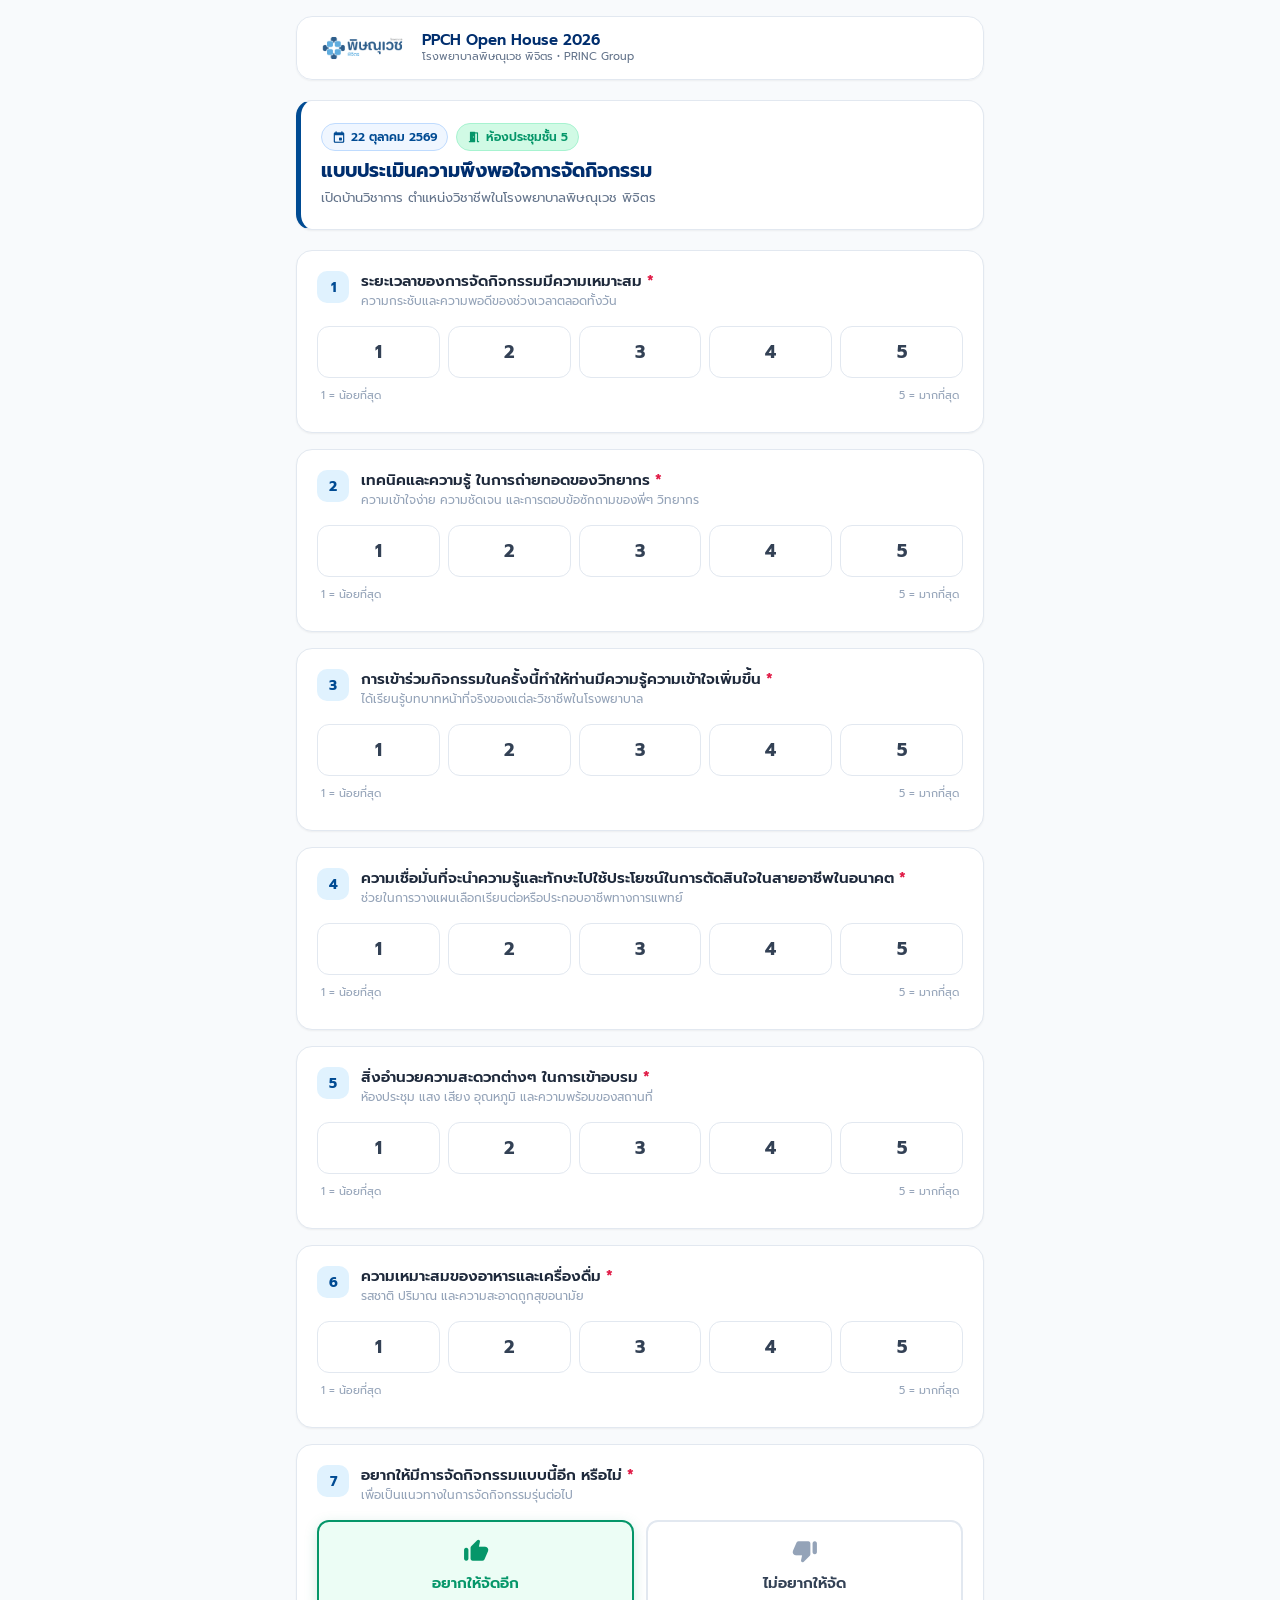
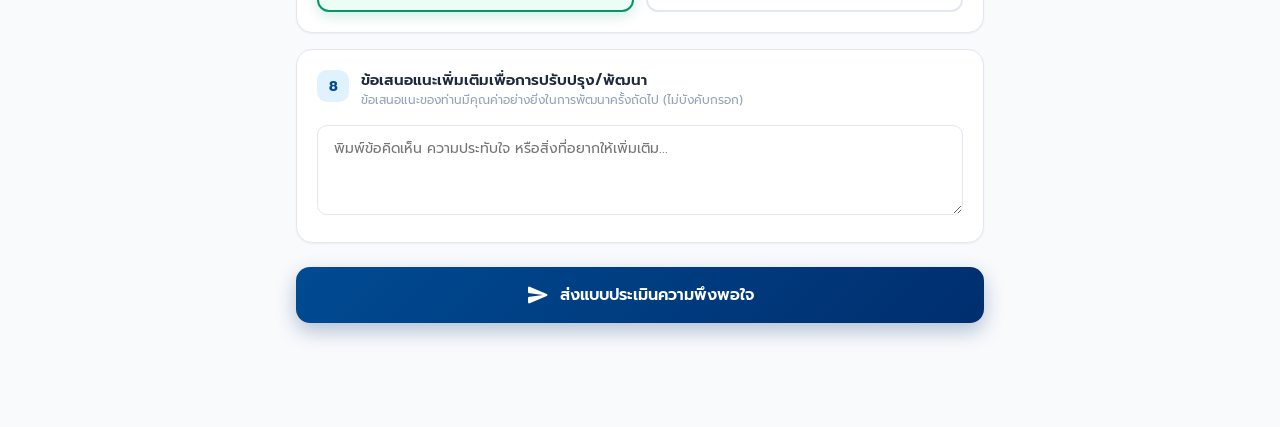
==== commit 2556f997: "feat: separate dashboard to dashboard.html, remove header image and add logo loading overlay" ====
--- a/index.html
+++ b/index.html
@@ -21,6 +21,21 @@
     <span id="toastText">แจ้งเตือน</span>
   </div>
 
+  <!-- ==================== LOGO LOADING SCREEN OVERLAY ==================== -->
+  <div id="loadingOverlay" class="loading-overlay">
+    <div class="loading-card">
+      <div class="logo-spinner-container">
+        <div class="spinner-ring"></div>
+        <img src="assets/logo.png" alt="PPCH Logo" class="loading-logo-img">
+      </div>
+      <div class="loading-title">กำลังบันทึกข้อมูล...</div>
+      <div class="loading-subtitle">กรุณารอสักครู่ ระบบกำลังส่งผลประเมินไปยัง Google Sheets ค่ะ</div>
+      <div class="loading-dots">
+        <span></span><span></span><span></span>
+      </div>
+    </div>
+  </div>
+
   <div class="app-container" id="appRoot">
 
     <!-- Top Sticky Navigation Bar -->
@@ -32,34 +47,29 @@
           <p>โรงพยาบาลพิษณุเวช พิจิตร • PRINC Group</p>
         </div>
       </div>
-      <div class="nav-actions">
-        <button id="viewSwitchBtn" class="btn-icon-nav" title="สลับมุมมอง">
-          <span class="material-icons-round" style="font-size:16px;">leaderboard</span>
-          <span id="viewSwitchText">แดชบอร์ดสด</span>
-        </button>
-      </div>
     </header>
 
     <!-- ==================== PARTICIPANT EVALUATION FORM ==================== -->
     <main id="participantFormView">
 
-      <!-- Hero Poster Card -->
-      <section class="hero-card">
-        <img src="assets/poster_openhouse_2026.jpg" alt="PPCH Open House 2026 Poster" class="hero-banner-img">
-        <div class="hero-content">
-          <div class="hero-tag-row">
-            <span class="badge-event-date">
-              <span class="material-icons-round" style="font-size:14px;">event</span>
-              22 ตุลาคม 2569
-            </span>
-            <span class="badge-event-loc">
-              <span class="material-icons-round" style="font-size:14px;">meeting_room</span>
-              ห้องประชุมชั้น 5
-            </span>
-          </div>
-          <h2 class="hero-title">แบบประเมินความพึงพอใจการจัดกิจกรรม</h2>
-          <p class="hero-subtitle">เปิดบ้านวิชาการ ตำแหน่งวิชาชีพในโรงพยาบาลพิษณุเวช พิจิตร</p>
-        </div>
+      <!-- Clean Header Info Card (ไม่มีภาพโปสเตอร์ส่วนหัวตามที่แจ้ง) -->
+      <section class="form-card" style="border-left: 5px solid var(--ppch-blue); padding: 22px 20px; margin-bottom: 20px;">
+        <div class="hero-tag-row" style="margin-bottom: 8px;">
+          <span class="badge-event-date">
+            <span class="material-icons-round" style="font-size:14px;">event</span>
+            22 ตุลาคม 2569
+          </span>
+          <span class="badge-event-loc">
+            <span class="material-icons-round" style="font-size:14px;">meeting_room</span>
+            ห้องประชุมชั้น 5
+          </span>
+        </div>
+        <h2 style="font-size: 19px; font-weight: 700; color: var(--ppch-navy); line-height: 1.3; margin-bottom: 4px;">
+          แบบประเมินความพึงพอใจการจัดกิจกรรม
+        </h2>
+        <p style="font-size: 13px; color: var(--ppch-slate-500);">
+          เปิดบ้านวิชาการ ตำแหน่งวิชาชีพในโรงพยาบาลพิษณุเวช พิจิตร
+        </p>
       </section>
 
       <!-- Survey Form -->
@@ -284,179 +294,6 @@
 
     </main>
 
-    <!-- ==================== ORGANIZER LIVE DASHBOARD ==================== -->
-    <main id="dashboardView" class="dashboard-view">
-
-      <div class="dashboard-header">
-        <div class="dashboard-title">
-          <h2>📊 รายงานผลการประเมินแบบเรียลไทม์</h2>
-          <p>PPCH Open House 2026 • ผลคะแนนสดจากห้องประชุมชั้น 5</p>
-        </div>
-        <div style="display:flex; align-items:center; gap:8px;">
-          <button id="refreshDataBtn" class="btn-icon-nav" title="รีเฟรชข้อมูล">
-            <span class="material-icons-round" style="font-size:16px;">refresh</span>
-            <span>รีเฟรช</span>
-          </button>
-        </div>
-      </div>
-
-      <!-- Realtime KPI Metric Cards -->
-      <div class="kpi-grid">
-        <div class="kpi-card accent-navy">
-          <div class="kpi-label">ผู้ส่งแบบประเมินทั้งหมด</div>
-          <div>
-            <span class="kpi-value" id="kpiTotalResponses">0</span>
-            <span class="kpi-unit">ท่าน</span>
-          </div>
-        </div>
-
-        <div class="kpi-card accent-sky">
-          <div class="kpi-label">คะแนนเฉลี่ยรวม</div>
-          <div>
-            <span class="kpi-value" id="kpiGrandAvg">0.00</span>
-            <span class="kpi-unit">/ 5.00</span>
-          </div>
-        </div>
-
-        <div class="kpi-card accent-emerald">
-          <div class="kpi-label">ร้อยละความพึงพอใจ</div>
-          <div>
-            <span class="kpi-value" id="kpiGrandPct">0.0</span>
-            <span class="kpi-unit">%</span>
-          </div>
-        </div>
-
-        <div class="kpi-card accent-amber">
-          <div class="kpi-label">อยากให้จัดกิจกรรมอีก</div>
-          <div>
-            <span class="kpi-value" id="kpiWantAgainPct">0.0</span>
-            <span class="kpi-unit">%</span>
-          </div>
-        </div>
-      </div>
-
-      <!-- Dimension Breakdown -->
-      <div class="breakdown-card">
-        <div class="breakdown-header">
-          <div class="breakdown-title">ผลคะแนนแยกตามหัวข้อ (เต็ม 5.00)</div>
-          <span style="font-size:12px; color:var(--ppch-slate-400);">เกณฑ์เป้าหมาย ≥ 4.00</span>
-        </div>
-
-        <!-- ข้อ 1 -->
-        <div class="dimension-item">
-          <div class="dimension-label-row">
-            <span>1. ระยะเวลาของการจัดกิจกรรมมีความเหมาะสม</span>
-            <span class="dimension-score-val" id="score_dim_time">0.00 / 5.00</span>
-          </div>
-          <div class="progress-track">
-            <div class="progress-fill" id="bar_dim_time" style="width: 0%;"></div>
-          </div>
-        </div>
-
-        <!-- ข้อ 2 -->
-        <div class="dimension-item">
-          <div class="dimension-label-row">
-            <span>2. เทคนิคและความรู้ ในการถ่ายทอดของวิทยากร</span>
-            <span class="dimension-score-val" id="score_dim_speakers">0.00 / 5.00</span>
-          </div>
-          <div class="progress-track">
-            <div class="progress-fill" id="bar_dim_speakers" style="width: 0%;"></div>
-          </div>
-        </div>
-
-        <!-- ข้อ 3 -->
-        <div class="dimension-item">
-          <div class="dimension-label-row">
-            <span>3. ความรู้ความเข้าใจเพิ่มขึ้น</span>
-            <span class="dimension-score-val" id="score_dim_knowledge">0.00 / 5.00</span>
-          </div>
-          <div class="progress-track">
-            <div class="progress-fill" id="bar_dim_knowledge" style="width: 0%;"></div>
-          </div>
-        </div>
-
-        <!-- ข้อ 4 -->
-        <div class="dimension-item">
-          <div class="dimension-label-row">
-            <span>4. ความเชื่อมั่นในการตัดสินใจสายอาชีพ</span>
-            <span class="dimension-score-val" id="score_dim_career">0.00 / 5.00</span>
-          </div>
-          <div class="progress-track">
-            <div class="progress-fill" id="bar_dim_career" style="width: 0%;"></div>
-          </div>
-        </div>
-
-        <!-- ข้อ 5 -->
-        <div class="dimension-item">
-          <div class="dimension-label-row">
-            <span>5. สิ่งอำนวยความสะดวกต่างๆ ในการเข้าอบรม</span>
-            <span class="dimension-score-val" id="score_dim_facilities">0.00 / 5.00</span>
-          </div>
-          <div class="progress-track">
-            <div class="progress-fill" id="bar_dim_facilities" style="width: 0%;"></div>
-          </div>
-        </div>
-
-        <!-- ข้อ 6 -->
-        <div class="dimension-item">
-          <div class="dimension-label-row">
-            <span>6. ความเหมาะสมของอาหารและเครื่องดื่ม</span>
-            <span class="dimension-score-val" id="score_dim_food">0.00 / 5.00</span>
-          </div>
-          <div class="progress-track">
-            <div class="progress-fill" id="bar_dim_food" style="width: 0%;"></div>
-          </div>
-        </div>
-
-      </div>
-
-      <!-- Single-Row Streamlined Filter Toolbar (Rule 3) -->
-      <div class="streamlined-toolbar">
-        <input type="text" id="feedbackSearchInput" class="filter-input" placeholder="🔍 ค้นหาข้อเสนอแนะ...">
-        <select id="wantFilterSelect" class="filter-select">
-          <option value="all">ความต้องการจัดอีก (ทั้งหมด)</option>
-          <option value="อยาก">อยากให้จัดอีก</option>
-          <option value="ไม่อยาก">ไม่อยากให้จัดอีก</option>
-        </select>
-      </div>
-
-      <!-- Realtime Suggestions / Feedback Feed -->
-      <div class="feedback-card">
-        <div class="breakdown-header">
-          <div class="breakdown-title">💬 ข้อเสนอแนะและความประทับใจล่าสุด</div>
-          <span id="feedbackCountBadge" style="font-size:12px; color:var(--ppch-slate-400);">0 รายการ</span>
-        </div>
-        <div class="feedback-list" id="feedbackListContainer">
-          <div style="text-align:center; padding:24px; color:var(--ppch-slate-400); font-size:13px;">
-            ยังไม่มีข้อเสนอแนะเพิ่มเติมในขณะนี้ค่ะ
-          </div>
-        </div>
-      </div>
-
-    </main>
-
-  </div>
-
-  <!-- ==================== FLOATING SPEED DIAL (Rule 3) ==================== -->
-  <div class="speed-dial-container" id="speedDialContainer">
-    <button type="button" class="speed-dial-main-btn" id="speedDialBtn" title="เครื่องมือจัดการ">
-      <span class="material-icons-round" style="font-size:24px;">more_vert</span>
-      <span class="speed-dial-badge">3</span>
-    </button>
-    <div class="speed-dial-tray" id="speedDialTray">
-      <button type="button" class="speed-dial-action-item" id="btnOpenSheet">
-        <span class="material-icons-round" style="color:var(--ppch-emerald);">open_in_new</span>
-        <span>เปิดดู Google Sheet ผลประเมิน</span>
-      </button>
-      <button type="button" class="speed-dial-action-item" id="btnExportCsv">
-        <span class="material-icons-round" style="color:var(--ppch-blue);">table_view</span>
-        <span>ส่งออก Excel / CSV (UTF-8 BOM)</span>
-      </button>
-      <button type="button" class="speed-dial-action-item" id="btnPrintReport">
-        <span class="material-icons-round" style="color:var(--ppch-sky);">print</span>
-        <span>พิมพ์รายงานสรุปผล A4</span>
-      </button>
-    </div>
   </div>
 
   <!-- Scripts -->
--- a/css/style.css
+++ b/css/style.css
@@ -962,6 +962,113 @@
   white-space: pre;
 }
 
+/* ==================== LOGO LOADING SCREEN OVERLAY ==================== */
+.loading-overlay {
+  display: none;
+  position: fixed;
+  inset: 0;
+  background: rgba(15, 23, 42, 0.75);
+  backdrop-filter: blur(8px);
+  -webkit-backdrop-filter: blur(8px);
+  z-index: 999;
+  align-items: center;
+  justify-content: center;
+  padding: 20px;
+  animation: fadeIn 0.2s ease forwards;
+}
+
+.loading-overlay.active {
+  display: flex;
+}
+
+.loading-card {
+  background: #ffffff;
+  border-radius: 24px;
+  padding: 36px 32px;
+  max-width: 380px;
+  width: 100%;
+  text-align: center;
+  box-shadow: 0 25px 50px -12px rgba(0, 0, 0, 0.35);
+  display: flex;
+  flex-direction: column;
+  align-items: center;
+  border: 1px solid rgba(255, 255, 255, 0.8);
+}
+
+.logo-spinner-container {
+  position: relative;
+  width: 100px;
+  height: 100px;
+  display: flex;
+  align-items: center;
+  justify-content: center;
+  margin-bottom: 20px;
+}
+
+.spinner-ring {
+  position: absolute;
+  inset: -6px;
+  border: 3px solid #e2e8f0;
+  border-top-color: var(--ppch-blue);
+  border-right-color: var(--ppch-sky);
+  border-radius: 50%;
+  animation: spinRing 1s cubic-bezier(0.5, 0, 0.5, 1) infinite;
+}
+
+.loading-logo-img {
+  width: 64px;
+  height: 64px;
+  object-fit: contain;
+  animation: pulseLogo 1.8s ease-in-out infinite;
+}
+
+@keyframes pulseLogo {
+  0%, 100% { transform: scale(1); opacity: 1; }
+  50% { transform: scale(1.08); opacity: 0.85; }
+}
+
+@keyframes spinRing {
+  0% { transform: rotate(0deg); }
+  100% { transform: rotate(360deg); }
+}
+
+.loading-title {
+  font-size: 17px;
+  font-weight: 700;
+  color: var(--ppch-navy);
+  margin-bottom: 6px;
+}
+
+.loading-subtitle {
+  font-size: 13px;
+  color: var(--ppch-slate-500);
+  line-height: 1.4;
+  margin-bottom: 14px;
+}
+
+.loading-dots {
+  display: flex;
+  gap: 6px;
+  align-items: center;
+  justify-content: center;
+}
+
+.loading-dots span {
+  width: 8px;
+  height: 8px;
+  border-radius: 50%;
+  background: var(--ppch-blue);
+  animation: bounceDot 1.4s infinite ease-in-out both;
+}
+
+.loading-dots span:nth-child(1) { animation-delay: -0.32s; }
+.loading-dots span:nth-child(2) { animation-delay: -0.16s; }
+
+@keyframes bounceDot {
+  0%, 80%, 100% { transform: scale(0); opacity: 0.3; }
+  40% { transform: scale(1); opacity: 1; }
+}
+
 /* Toast alert notification */
 .toast-msg {
   position: fixed;
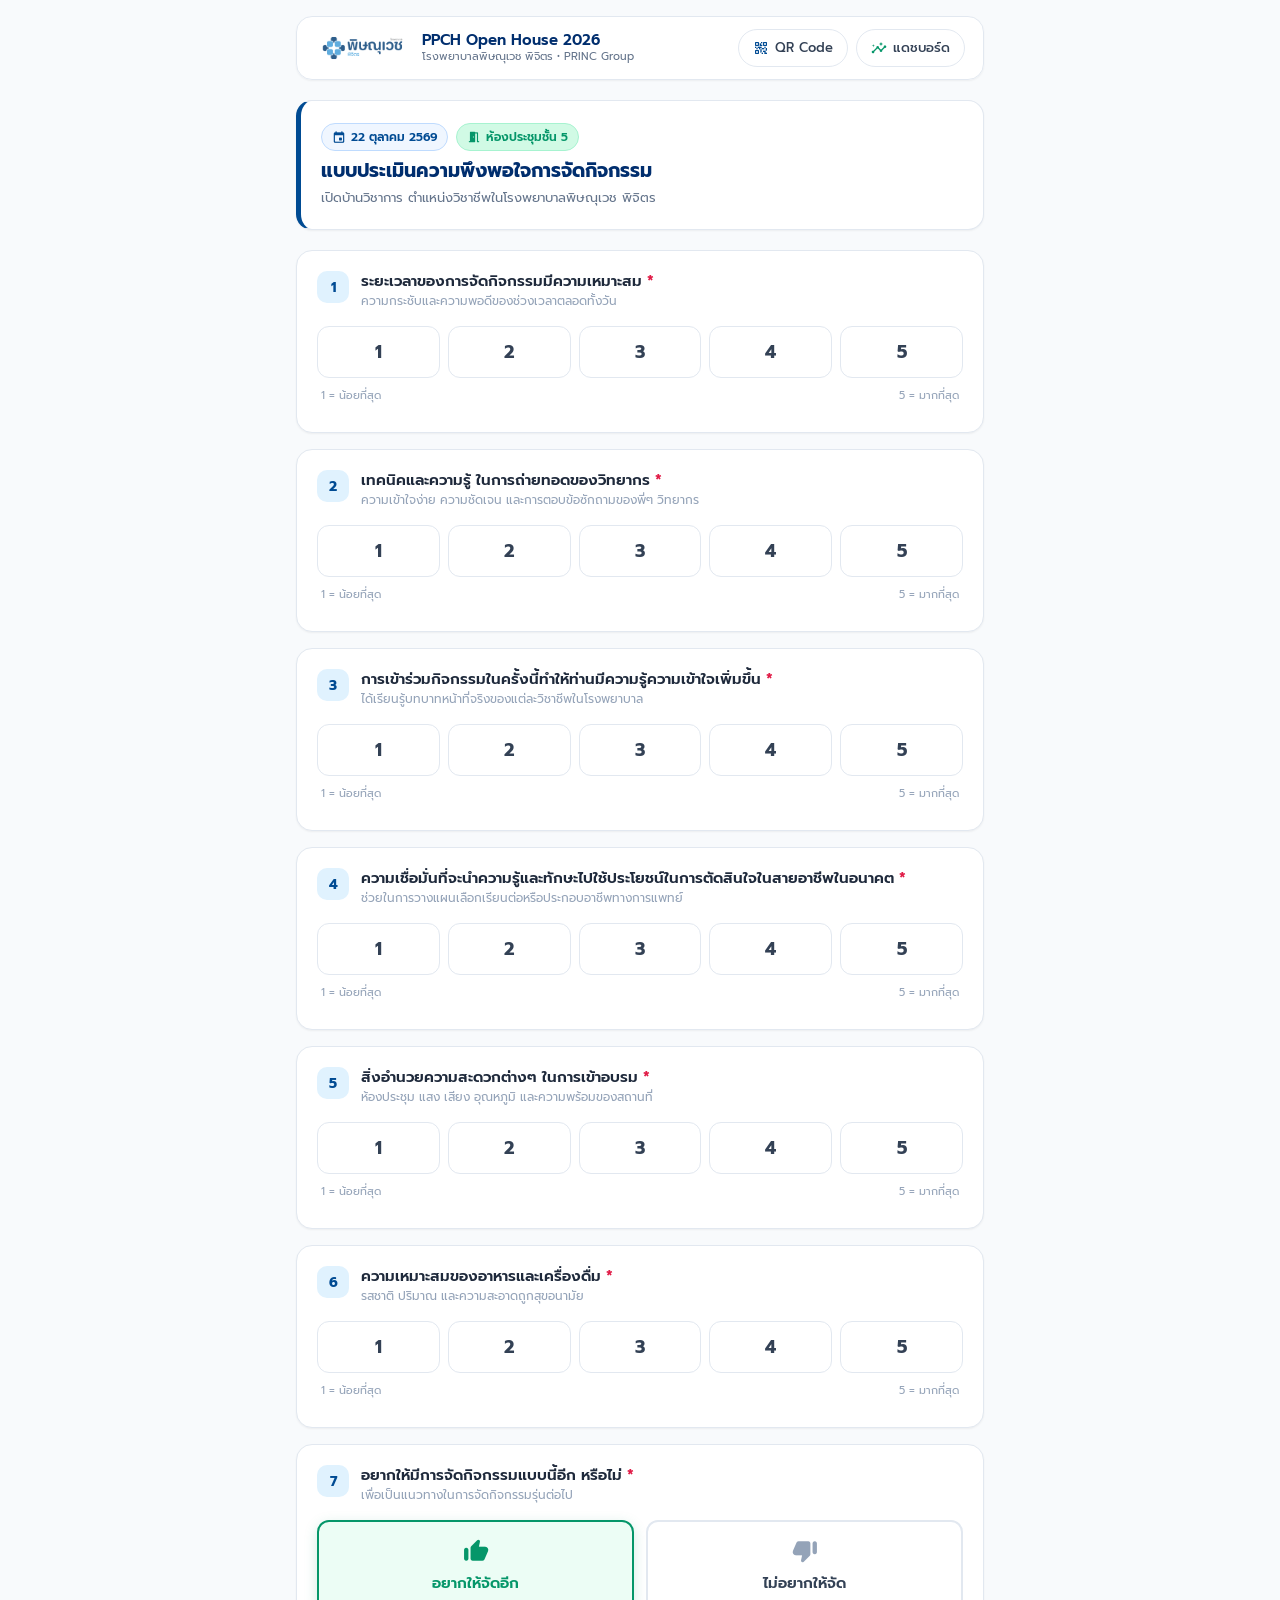
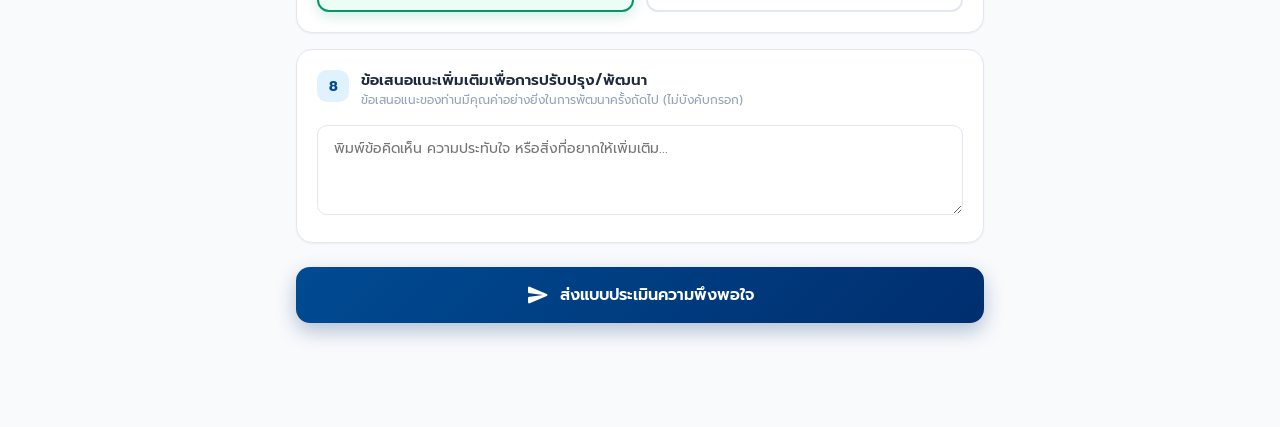
==== commit 1c42c46f: "feat: add high-res QR code with hospital logo and standee card" ====
--- a/index.html
+++ b/index.html
@@ -11,7 +11,7 @@
   <link href="https://fonts.googleapis.com/css2?family=Prompt:wght@300;400;500;600;700&display=swap" rel="stylesheet">
   <link href="https://fonts.googleapis.com/icon?family=Material+Icons+Round" rel="stylesheet">
 
-  <link rel="stylesheet" href="css/style.css">
+  <link rel="stylesheet" href="css/style.css?v=20261021_02">
 </head>
 <body>
 
@@ -22,14 +22,14 @@
   </div>
 
   <!-- ==================== LOGO LOADING SCREEN OVERLAY ==================== -->
-  <div id="loadingOverlay" class="loading-overlay">
-    <div class="loading-card">
-      <div class="logo-spinner-container">
+  <div id="loadingOverlay" class="loading-overlay" style="display: none; position: fixed; inset: 0; z-index: 9999; background: rgba(15, 23, 42, 0.8); backdrop-filter: blur(8px); -webkit-backdrop-filter: blur(8px); align-items: center; justify-content: center; padding: 20px;">
+    <div class="loading-card" style="background: #ffffff; border-radius: 24px; padding: 36px 32px; max-width: 380px; width: 100%; text-align: center; box-shadow: 0 25px 50px -12px rgba(0, 0, 0, 0.35); display: flex; flex-direction: column; align-items: center;">
+      <div class="logo-spinner-container" style="position: relative; width: 100px; height: 100px; display: flex; align-items: center; justify-content: center; margin-bottom: 20px;">
         <div class="spinner-ring"></div>
-        <img src="assets/logo.png" alt="PPCH Logo" class="loading-logo-img">
+        <img src="assets/logo.png" alt="PPCH Logo" class="loading-logo-img" style="width: 64px; height: 64px; max-width: 64px; max-height: 64px; object-fit: contain;">
       </div>
-      <div class="loading-title">กำลังบันทึกข้อมูล...</div>
-      <div class="loading-subtitle">กรุณารอสักครู่ ระบบกำลังส่งผลประเมินไปยัง Google Sheets ค่ะ</div>
+      <div class="loading-title" style="font-size: 17px; font-weight: 700; color: var(--ppch-navy); margin-bottom: 6px;">กำลังบันทึกข้อมูล...</div>
+      <div class="loading-subtitle" style="font-size: 13px; color: var(--ppch-slate-500); line-height: 1.4; margin-bottom: 14px;">กรุณารอสักครู่ ระบบกำลังส่งผลประเมินไปยัง Google Sheets ค่ะ</div>
       <div class="loading-dots">
         <span></span><span></span><span></span>
       </div>
@@ -46,6 +46,16 @@
           <h1>PPCH Open House 2026</h1>
           <p>โรงพยาบาลพิษณุเวช พิจิตร • PRINC Group</p>
         </div>
+      </div>
+      <div class="nav-actions">
+        <a href="assets/qr_evaluation.png" download="PPCH_OpenHouse_2026_QRCode.png" class="btn-icon-nav" style="text-decoration:none;" title="ดาวน์โหลด QR Code สำหรับสแกน">
+          <span class="material-icons-round" style="font-size:16px; color:var(--ppch-blue);">qr_code_2</span>
+          <span>QR Code</span>
+        </a>
+        <a href="dashboard.html" class="btn-icon-nav" style="text-decoration:none;" title="เปิดดูผลประเมินสด">
+          <span class="material-icons-round" style="font-size:16px; color:var(--ppch-emerald);">insights</span>
+          <span>แดชบอร์ด</span>
+        </a>
       </div>
     </header>
 
@@ -297,7 +307,7 @@
   </div>
 
   <!-- Scripts -->
-  <script src="js/supabase-client.js"></script>
-  <script src="js/app.js"></script>
+  <script src="js/supabase-client.js?v=20261021_04"></script>
+  <script src="js/app.js?v=20261021_04"></script>
 </body>
 </html>
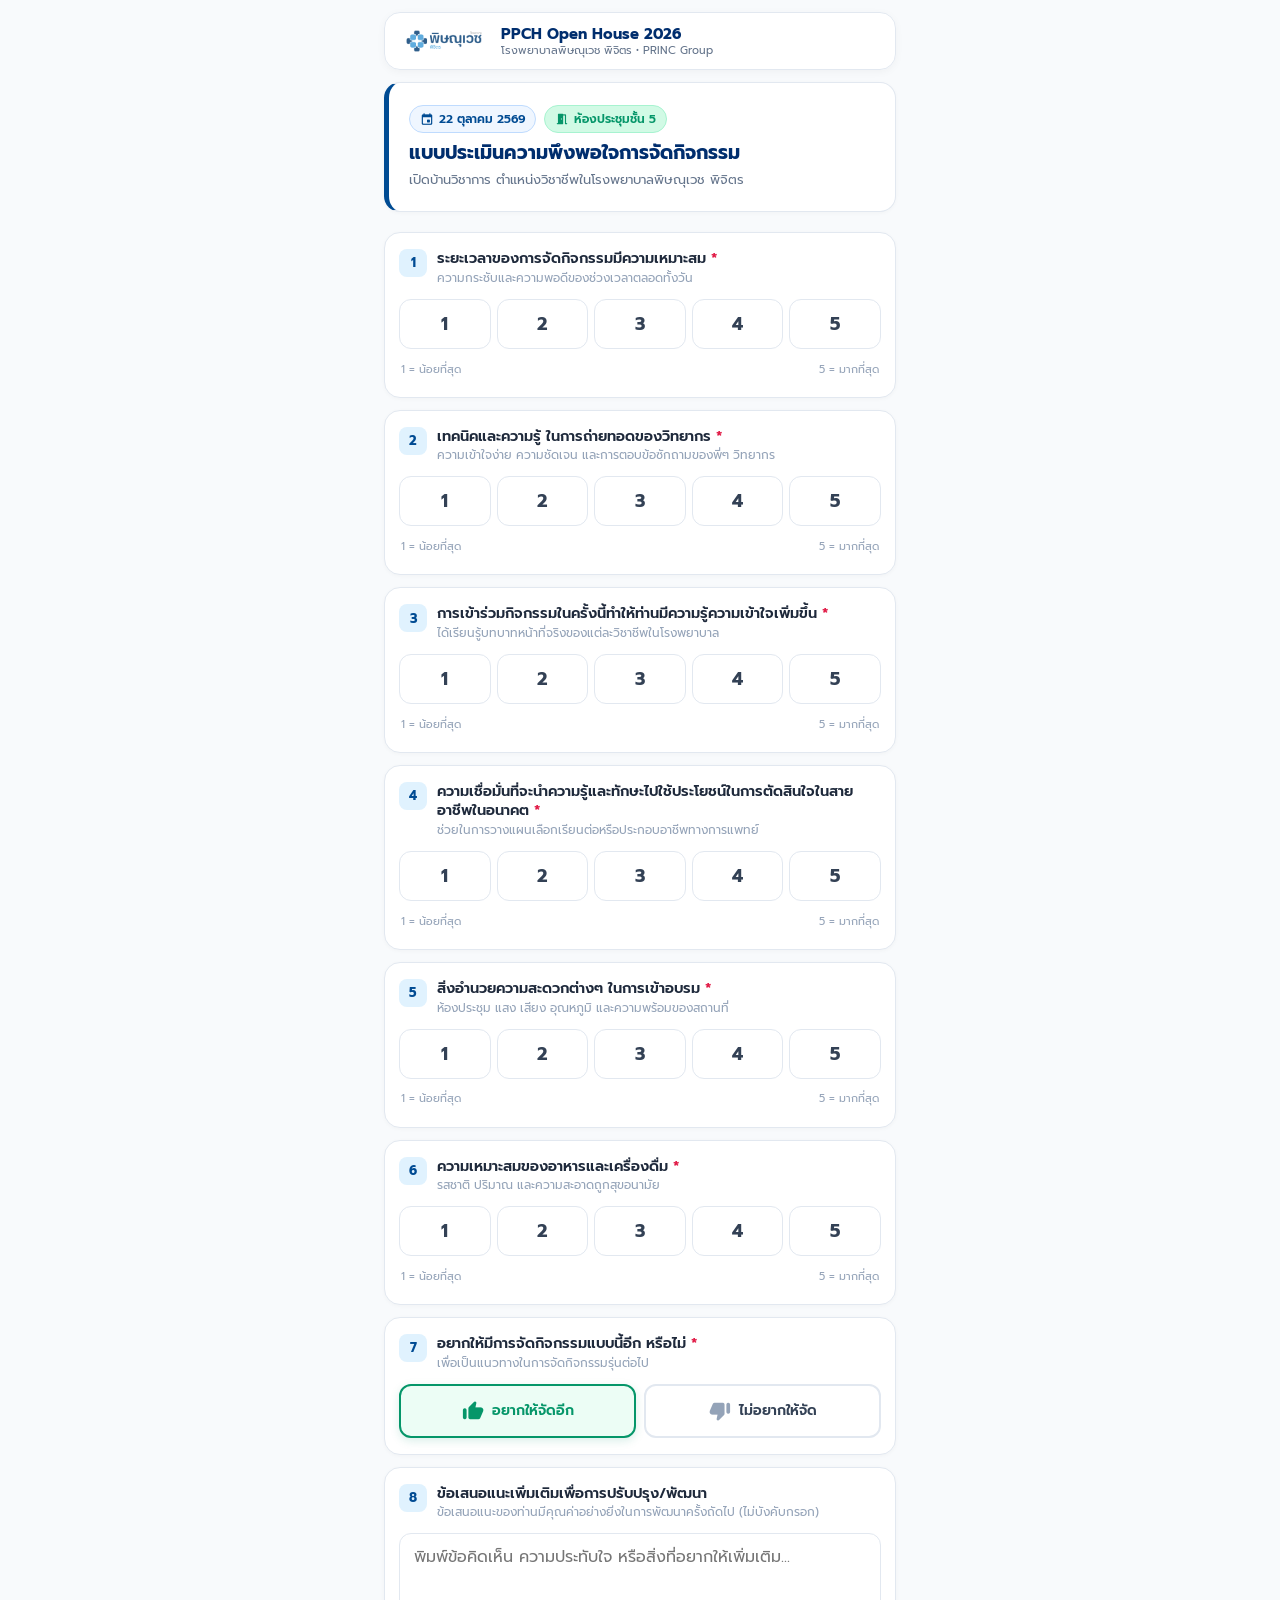
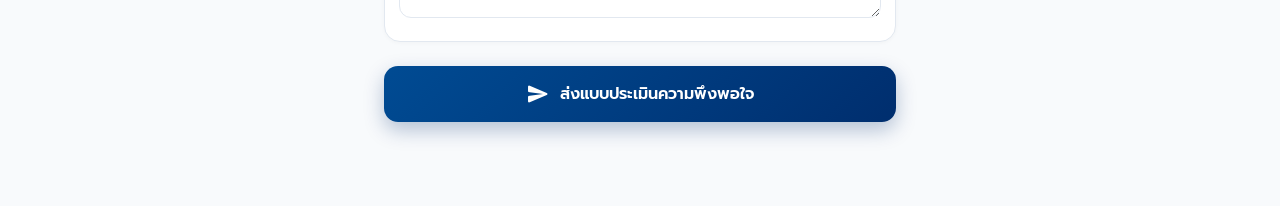
==== commit bc4bce14: "feat: optimize mobile-first design and remove QR and dashboard buttons from evaluation form" ====
--- a/index.html
+++ b/index.html
@@ -11,7 +11,7 @@
   <link href="https://fonts.googleapis.com/css2?family=Prompt:wght@300;400;500;600;700&display=swap" rel="stylesheet">
   <link href="https://fonts.googleapis.com/icon?family=Material+Icons+Round" rel="stylesheet">
 
-  <link rel="stylesheet" href="css/style.css?v=20261021_02">
+  <link rel="stylesheet" href="css/style.css?v=20261021_05">
 </head>
 <body>
 
@@ -38,7 +38,7 @@
 
   <div class="app-container" id="appRoot">
 
-    <!-- Top Sticky Navigation Bar -->
+    <!-- Top Sticky Navigation Bar (Mobile-First Compact Header) -->
     <header class="top-nav">
       <div class="brand-wrapper">
         <img src="assets/logo.png" alt="PPCH Logo" class="brand-logo" onerror="this.style.display='none'">
@@ -46,16 +46,6 @@
           <h1>PPCH Open House 2026</h1>
           <p>โรงพยาบาลพิษณุเวช พิจิตร • PRINC Group</p>
         </div>
-      </div>
-      <div class="nav-actions">
-        <a href="assets/qr_evaluation.png" download="PPCH_OpenHouse_2026_QRCode.png" class="btn-icon-nav" style="text-decoration:none;" title="ดาวน์โหลด QR Code สำหรับสแกน">
-          <span class="material-icons-round" style="font-size:16px; color:var(--ppch-blue);">qr_code_2</span>
-          <span>QR Code</span>
-        </a>
-        <a href="dashboard.html" class="btn-icon-nav" style="text-decoration:none;" title="เปิดดูผลประเมินสด">
-          <span class="material-icons-round" style="font-size:16px; color:var(--ppch-emerald);">insights</span>
-          <span>แดชบอร์ด</span>
-        </a>
       </div>
     </header>
 
@@ -307,7 +297,7 @@
   </div>
 
   <!-- Scripts -->
-  <script src="js/supabase-client.js?v=20261021_04"></script>
-  <script src="js/app.js?v=20261021_04"></script>
+  <script src="js/supabase-client.js?v=20261021_05"></script>
+  <script src="js/app.js?v=20261021_05"></script>
 </body>
 </html>
--- a/css/style.css
+++ b/css/style.css
@@ -49,11 +49,12 @@
   min-height: 100vh;
 }
 
-/* ==================== APP CONTAINER & TOP NAVIGATION ==================== */
+/* ==================== APP CONTAINER & TOP NAVIGATION (MOBILE-FIRST) ==================== */
 .app-container {
-  max-width: 720px;
+  max-width: 540px;
   margin: 0 auto;
-  padding: 16px 16px 80px 16px;
+  padding: 12px 14px 60px 14px;
+  box-sizing: border-box;
 }
 
 .widescreen-mode {
@@ -65,15 +66,16 @@
   display: flex;
   align-items: center;
   justify-content: space-between;
-  padding: 12px 18px;
+  padding: 10px 14px;
   background: rgba(255, 255, 255, 0.95);
   backdrop-filter: blur(12px);
-  border-radius: var(--radius-lg);
+  -webkit-backdrop-filter: blur(12px);
+  border-radius: 16px;
   border: 1px solid var(--ppch-slate-200);
-  box-shadow: var(--shadow-sm);
-  margin-bottom: 20px;
+  box-shadow: 0 2px 8px rgba(0, 0, 0, 0.04);
+  margin-bottom: 12px;
   position: sticky;
-  top: 12px;
+  top: 8px;
   z-index: 50;
 }
 
@@ -81,24 +83,36 @@
   display: flex;
   align-items: center;
   gap: 12px;
+  width: 100%;
 }
 
 .brand-logo {
-  height: 38px;
+  height: 36px;
+  max-width: 120px;
   width: auto;
   object-fit: contain;
+  flex-shrink: 0;
+}
+
+.brand-info {
+  display: flex;
+  flex-direction: column;
+  justify-content: center;
 }
 
 .brand-info h1 {
   font-size: 15px;
-  font-weight: 600;
+  font-weight: 700;
   color: var(--ppch-navy);
-  line-height: 1.2;
+  line-height: 1.25;
+  margin: 0;
 }
 
 .brand-info p {
   font-size: 11px;
   color: var(--ppch-slate-500);
+  margin: 1px 0 0 0;
+  line-height: 1.2;
 }
 
 .nav-actions {
@@ -206,14 +220,14 @@
   color: var(--ppch-slate-500);
 }
 
-/* ==================== FORM SECTION CARDS ==================== */
+/* ==================== FORM SECTION CARDS (MOBILE-FIRST) ==================== */
 .form-card {
   background: #ffffff;
-  border-radius: var(--radius-lg);
-  padding: 20px;
-  margin-bottom: 16px;
+  border-radius: 16px;
+  padding: 16px 14px;
+  margin-bottom: 12px;
   border: 1px solid var(--ppch-slate-200);
-  box-shadow: var(--shadow-sm);
+  box-shadow: 0 1px 4px rgba(0, 0, 0, 0.03);
   transition: transform 0.15s ease, border-color 0.15s ease;
 }
 
@@ -229,29 +243,29 @@
 .card-header-clean {
   display: flex;
   align-items: flex-start;
-  gap: 12px;
-  margin-bottom: 16px;
+  gap: 10px;
+  margin-bottom: 12px;
 }
 
 .q-badge {
   flex-shrink: 0;
-  width: 32px;
-  height: 32px;
-  border-radius: 10px;
+  width: 28px;
+  height: 28px;
+  border-radius: 8px;
   background: var(--ppch-blue-light);
   color: var(--ppch-blue);
   font-weight: 700;
-  font-size: 14px;
+  font-size: 13px;
   display: flex;
   align-items: center;
   justify-content: center;
 }
 
 .q-title {
-  font-size: 15px;
+  font-size: 14.5px;
   font-weight: 600;
   color: var(--ppch-slate-800);
-  line-height: 1.4;
+  line-height: 1.35;
 }
 
 .q-required {
@@ -330,11 +344,11 @@
 .rating-buttons-row {
   display: grid;
   grid-template-columns: repeat(5, 1fr);
-  gap: 8px;
+  gap: 6px;
 }
 
 .rating-btn {
-  height: 52px;
+  height: 50px;
   border-radius: 12px;
   border: 1.5px solid var(--ppch-slate-200);
   background: #ffffff;
@@ -345,8 +359,9 @@
   font-family: inherit;
   cursor: pointer;
   position: relative;
-  transition: all 0.18s cubic-bezier(0.4, 0, 0.2, 1);
+  transition: all 0.15s cubic-bezier(0.4, 0, 0.2, 1);
   touch-action: manipulation;
+  -webkit-tap-highlight-color: transparent;
 }
 
 .rating-btn .score-num {
@@ -359,11 +374,10 @@
 .rating-btn:hover {
   border-color: var(--ppch-sky);
   background: var(--ppch-slate-50);
-  transform: translateY(-1px);
 }
 
 .rating-btn:active {
-  transform: scale(0.96);
+  transform: scale(0.95);
 }
 
 /* Selected state for rating buttons */
@@ -371,7 +385,6 @@
   border-color: var(--ppch-blue);
   background: linear-gradient(135deg, var(--ppch-blue) 0%, var(--ppch-navy) 100%);
   box-shadow: 0 4px 12px rgba(0, 75, 147, 0.28);
-  transform: translateY(-2px);
 }
 
 .rating-btn.active .score-num {
@@ -381,14 +394,15 @@
 .scale-hint-row {
   display: flex;
   justify-content: space-between;
+  align-items: center;
   font-size: 11px;
   color: var(--ppch-slate-400);
-  padding: 0 4px;
+  padding: 0 2px;
 }
 
 .scale-status-badge {
   align-self: center;
-  font-size: 12px;
+  font-size: 11.5px;
   font-weight: 600;
   color: var(--ppch-blue);
   background: var(--ppch-blue-light);
@@ -397,7 +411,7 @@
   display: inline-flex;
   align-items: center;
   gap: 4px;
-  min-height: 24px;
+  min-height: 22px;
   transition: opacity 0.2s ease;
 }
 
@@ -405,30 +419,32 @@
 .choice-grid-binary {
   display: grid;
   grid-template-columns: repeat(2, 1fr);
-  gap: 12px;
+  gap: 8px;
 }
 
 .choice-btn {
-  padding: 16px;
+  padding: 12px 10px;
+  min-height: 54px;
   border-radius: 12px;
   border: 2px solid var(--ppch-slate-200);
   background: #ffffff;
   display: flex;
-  flex-direction: column;
   align-items: center;
   justify-content: center;
   gap: 8px;
   cursor: pointer;
   font-family: inherit;
-  transition: all 0.2s ease;
+  transition: all 0.15s ease;
+  touch-action: manipulation;
+  -webkit-tap-highlight-color: transparent;
 }
 
 .choice-btn .choice-icon {
-  font-size: 26px;
+  font-size: 22px;
 }
 
 .choice-btn .choice-label {
-  font-size: 15px;
+  font-size: 14px;
   font-weight: 600;
   color: var(--ppch-slate-700);
 }
@@ -438,10 +454,14 @@
   background: var(--ppch-slate-50);
 }
 
+.choice-btn:active {
+  transform: scale(0.97);
+}
+
 .choice-btn.selected-yes {
   border-color: var(--ppch-emerald);
   background: #ecfdf5;
-  box-shadow: 0 4px 14px rgba(5, 150, 105, 0.18);
+  box-shadow: 0 3px 10px rgba(5, 150, 105, 0.15);
 }
 
 .choice-btn.selected-yes .choice-label {
@@ -451,7 +471,7 @@
 .choice-btn.selected-no {
   border-color: var(--ppch-slate-400);
   background: #f8fafc;
-  box-shadow: 0 4px 14px rgba(100, 116, 139, 0.12);
+  box-shadow: 0 3px 10px rgba(100, 116, 139, 0.10);
 }
 
 .choice-btn.selected-no .choice-label {
@@ -461,9 +481,19 @@
 /* Textarea styling */
 .textarea-clean {
   width: 100%;
-  min-height: 90px;
-  padding: 12px 16px;
-  border-radius: 10px;
+  min-height: 85px;
+  padding: 12px 14px;
+  border-radius: 12px;
+  border: 1.5px solid var(--ppch-slate-200);
+  font-family: inherit;
+  font-size: 16px; /* 16px prevents iOS Safari auto-zoom on focus */
+  color: var(--ppch-slate-800);
+  background: #ffffff;
+  resize: vertical;
+  line-height: 1.4;
+  box-sizing: border-box;
+  transition: border-color 0.15s ease, box-shadow 0.15s ease;
+}
   border: 1.5px solid var(--ppch-slate-200);
   font-family: inherit;
   font-size: 14px;
@@ -1087,3 +1117,101 @@
   align-items: center;
   gap: 8px;
 }
+
+/* ==================== DEDICATED MOBILE SCREEN OPTIMIZATIONS ==================== */
+@media (max-width: 600px) {
+  body {
+    -webkit-text-size-adjust: 100%;
+    background-color: #f8fafc;
+  }
+
+  .app-container {
+    max-width: 100%;
+    padding: 10px 12px 60px 12px;
+  }
+
+  .top-nav {
+    padding: 10px 12px;
+    margin-bottom: 10px;
+    border-radius: 14px;
+    top: 6px;
+  }
+
+  .brand-logo {
+    height: 32px;
+  }
+
+  .brand-info h1 {
+    font-size: 14.5px;
+  }
+
+  .brand-info p {
+    font-size: 10.5px;
+  }
+
+  .form-card {
+    padding: 14px 12px;
+    margin-bottom: 10px;
+    border-radius: 14px;
+  }
+
+  .card-header-clean {
+    gap: 8px;
+    margin-bottom: 10px;
+  }
+
+  .q-badge {
+    width: 26px;
+    height: 26px;
+    border-radius: 7px;
+    font-size: 12px;
+  }
+
+  .q-title {
+    font-size: 13.5px;
+    line-height: 1.35;
+  }
+
+  .rating-buttons-row {
+    gap: 4px;
+  }
+
+  .rating-btn {
+    height: 48px;
+    border-radius: 10px;
+  }
+
+  .rating-btn .score-num {
+    font-size: 17px;
+  }
+
+  .scale-hint-row {
+    font-size: 10.5px;
+  }
+
+  .choice-btn {
+    padding: 10px 6px;
+    min-height: 50px;
+    border-radius: 10px;
+  }
+
+  .choice-btn .choice-icon {
+    font-size: 20px;
+  }
+
+  .choice-btn .choice-label {
+    font-size: 13px;
+  }
+
+  .textarea-clean {
+    font-size: 16px; /* Crucial to prevent iOS auto-zoom on mobile inputs */
+    padding: 10px 12px;
+    border-radius: 10px;
+  }
+
+  .btn-submit-main {
+    height: 50px;
+    font-size: 15px;
+    border-radius: 12px;
+  }
+}
